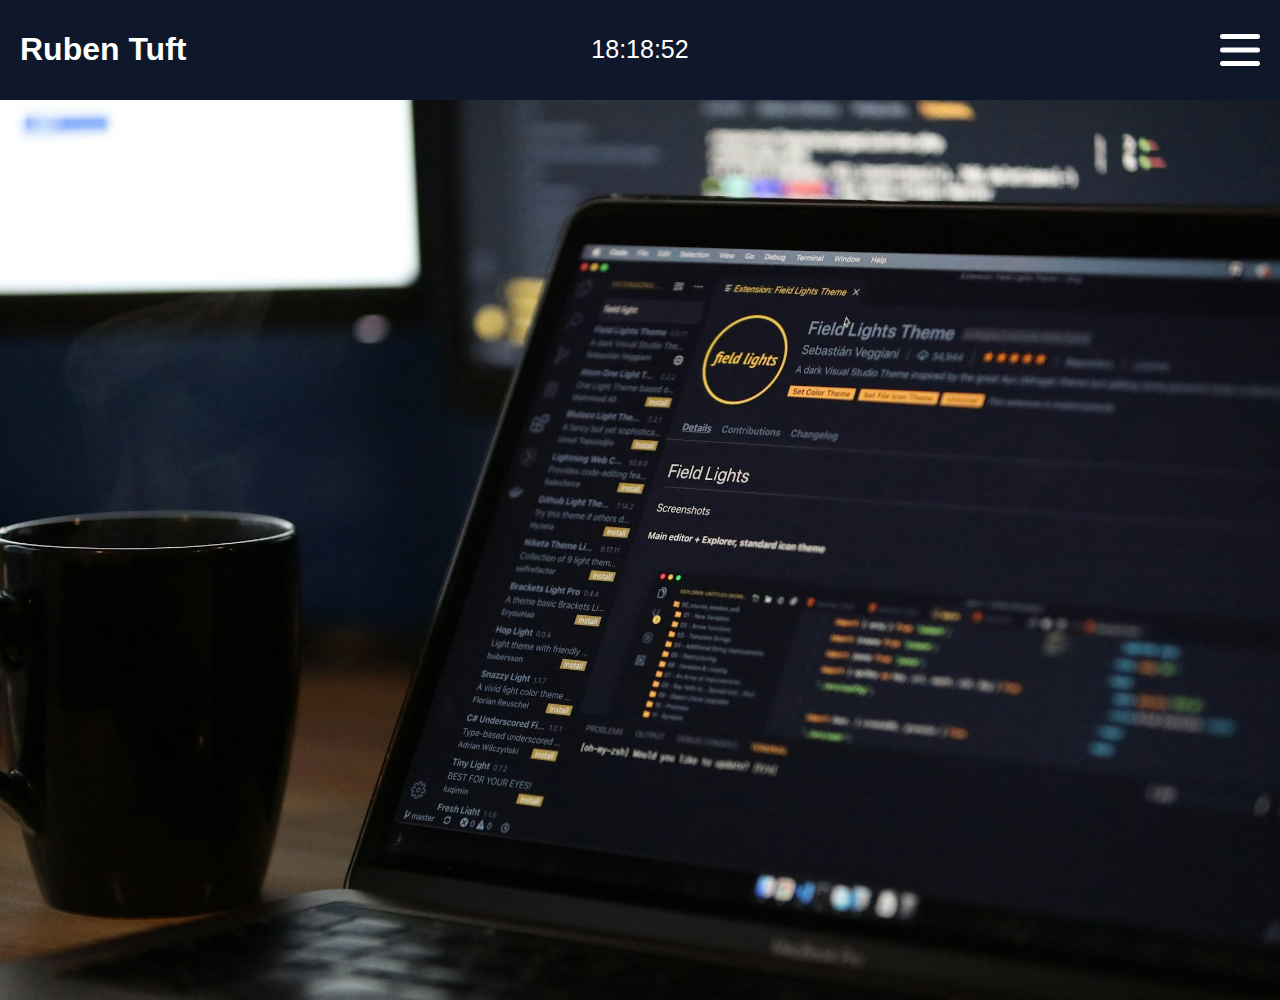
==== index.html @ 3bd0853b "clock added, and background image" ====
<!DOCTYPE html>
<html lang="en">
  <head>
    <meta charset="UTF-8" />
    <meta name="viewport" content="width=device-width, initial-scale=1.0" />
    <link rel="stylesheet" href="style.css" />
    <script src="main.js"></script>
    <title>Document</title>
  </head>
  <body>
    <header class="head">
      <h1>Ruben Tuft</h1>
      <div id="clock"></div>
      <div class="dropdown">
        <div class="hamburger" onclick="dropButton()">
          <div class="bar"></div>
          <div class="bar"></div>
          <div class="bar"></div>
        </div>
        <div id="myDropdown" class="dropdown-content">
          <a href="#home">Forside</a>
          <a href="#about">Mine prosjekter</a>
          <a href="#api">API seksjon</a>
          <a href="#contact">Kontakt meg</a>
        </div>
      </div>
    </header>
    <main></main>
  </body>
</html>
---- style.css ----
body {
  background-color: rgb(15, 23, 42);
  padding: 0;
  margin: 0;
}

/* Header */
.head {
  display: flex;
  justify-content: space-between;
  align-items: center;
  padding: 10px 20px;
  color: white;
  font-family: "Lucida Sans", "Lucida Sans Regular", "Lucida Grande",
    "Lucida Sans Unicode", Geneva, Verdana, sans-serif;
  position: relative;
}

/* Hamburger Menu */
.hamburger {
  display: flex;
  flex-direction: column;
  justify-content: space-between;
  width: 40px;
  height: 32px;
  position: relative;
  cursor: pointer;
  z-index: 2;
}

.bar {
  background-color: white;
  height: 5px;
  width: 100%;
  border-radius: 5px;
  position: absolute;
  transition: 0.4s; /* Smooth animation */
}

/* Dropdown Styles */
.dropdown {
  position: relative;
}

.dropdown-content {
  display: none;
  position: absolute;
  right: 0;
  background-color: #f1f1f1;
  min-width: 200px;
  box-shadow: 0px 8px 16px rgba(0, 0, 0, 0.2);
  z-index: 1;
  white-space: nowrap;
}

.dropdown-content a {
  color: black;
  padding: 12px 20px;
  display: block;
  text-decoration: none;
  font-size: 25px;
}

.dropdown-content a:hover {
  background-color: #ddd;
}

.show {
  display: block; /* Show dropdown */
}

/* Align bars correctly */
.bar:nth-child(1) {
  top: 0;
}

.bar:nth-child(2) {
  top: 50%;
  transform: translateY(-50%);
}

.bar:nth-child(3) {
  bottom: 0;
}

/* Hamburger Animation: Active State */
.hamburger.active .bar:nth-child(1) {
  transform: translateY(14px) rotate(45deg);
}

.hamburger.active .bar:nth-child(2) {
  opacity: 0;
}

.hamburger.active .bar:nth-child(3) {
  transform: translateY(-14px) rotate(-45deg);
}

#clock {
  position: absolute;
  left: 50%;
  transform: translate(-50%);
  font-size: 25px;
  color: white;
}

main {
  background-image: url(./images/laptop.jpg);
  background-size: cover;
  background-repeat: no-repeat;
  background-position: center;
  width: 100%;
  height: 100vh;
}
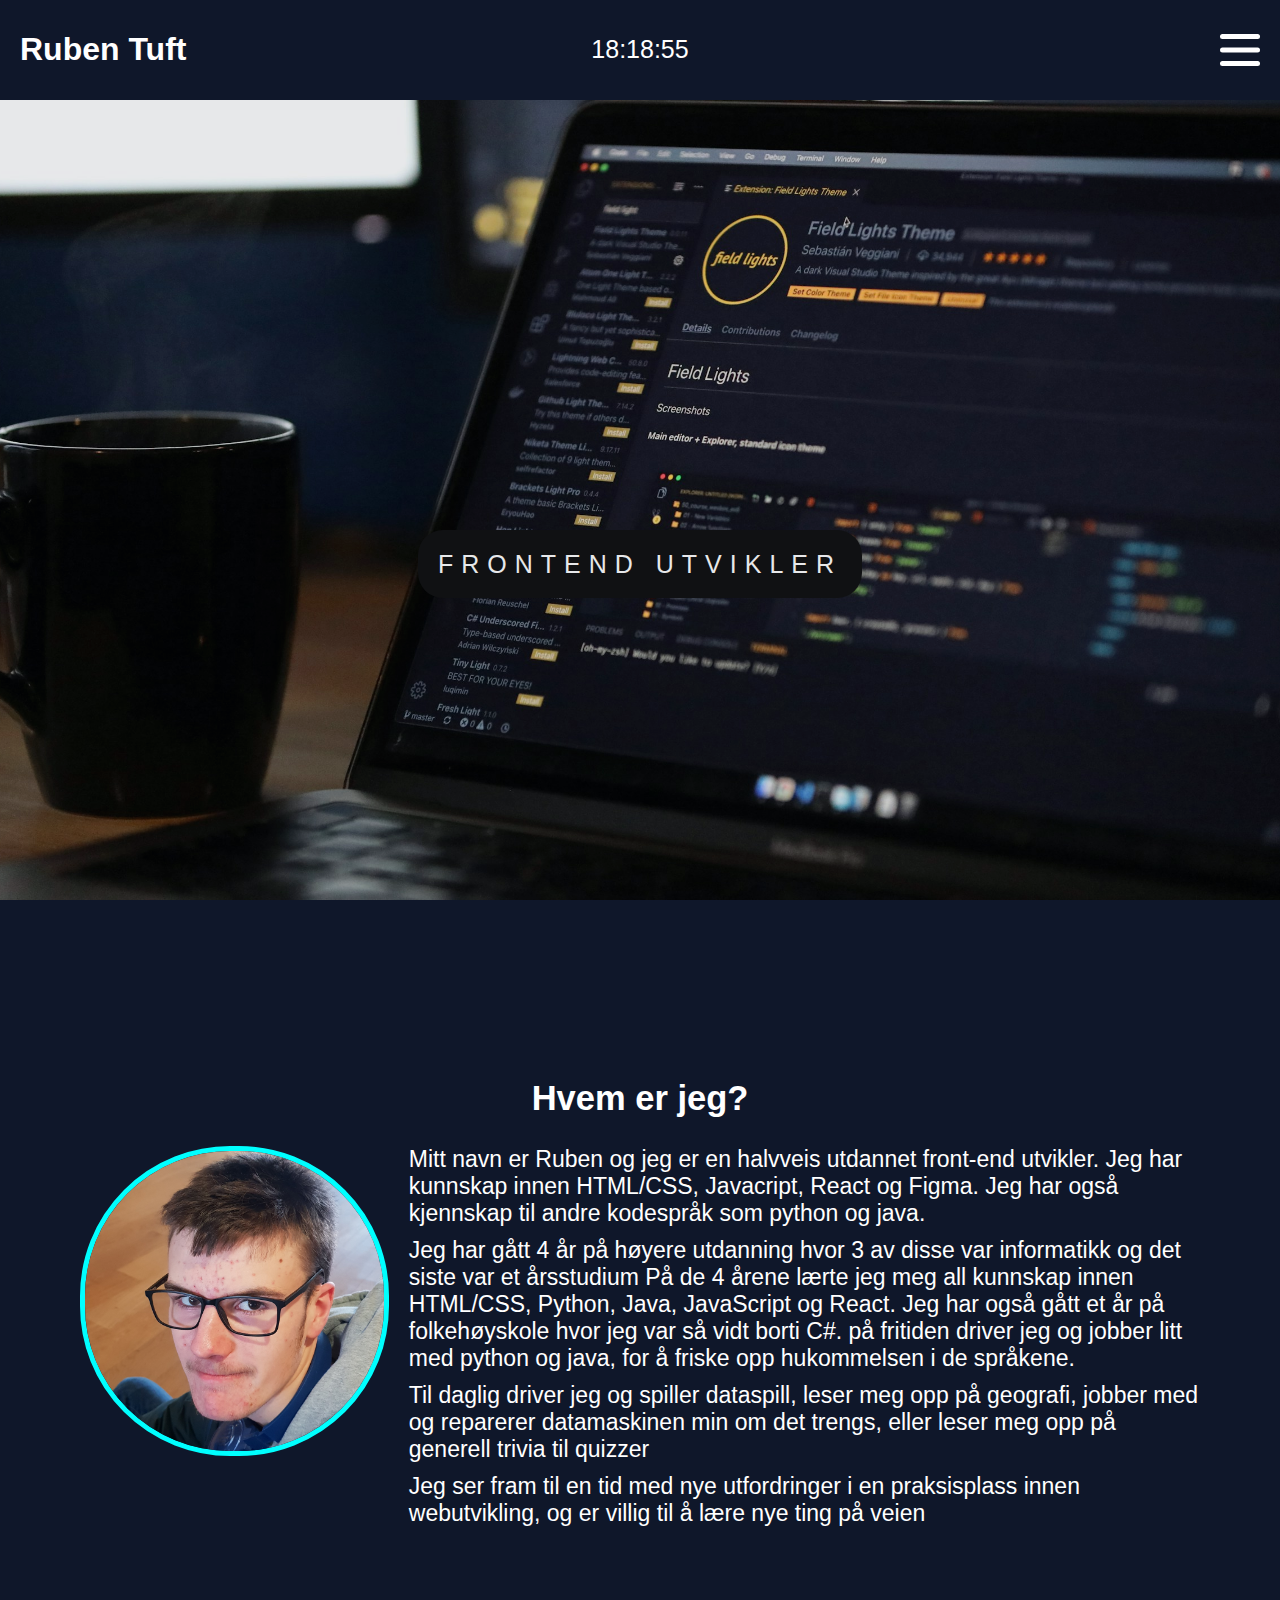
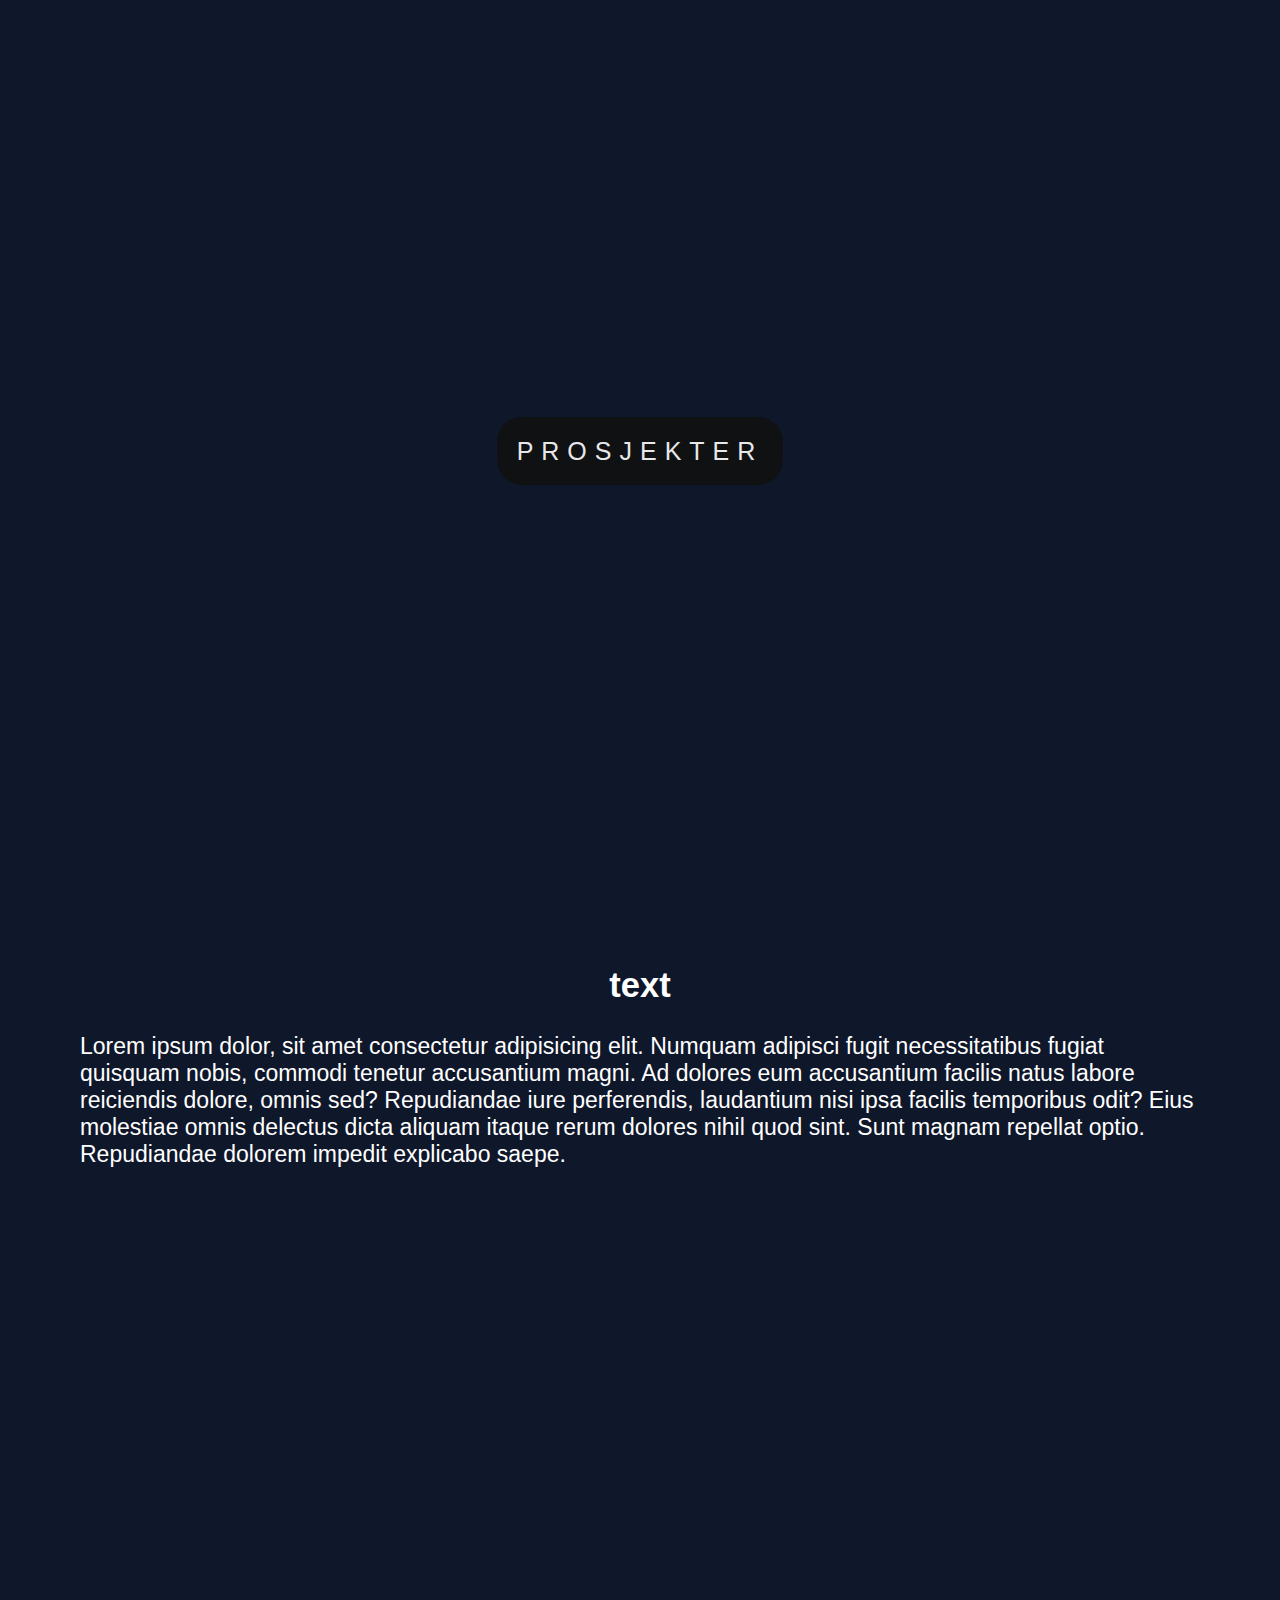
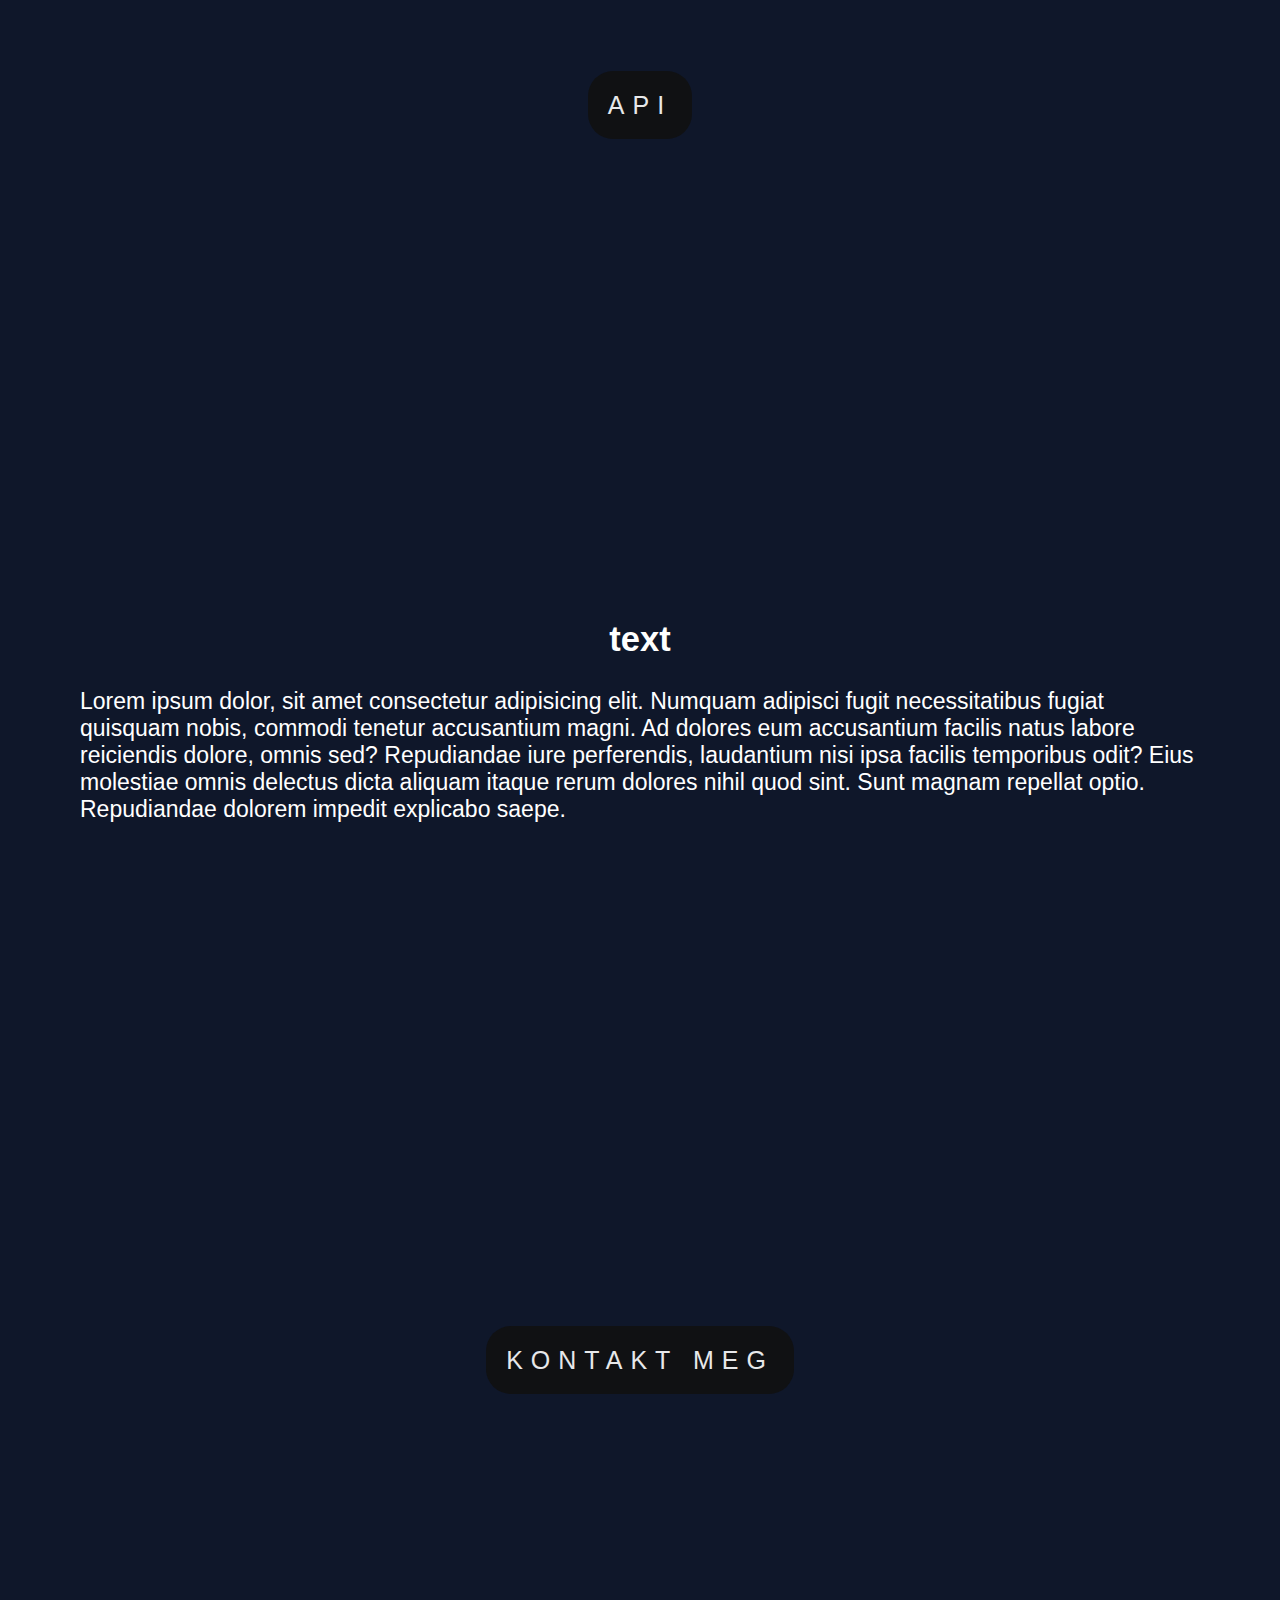
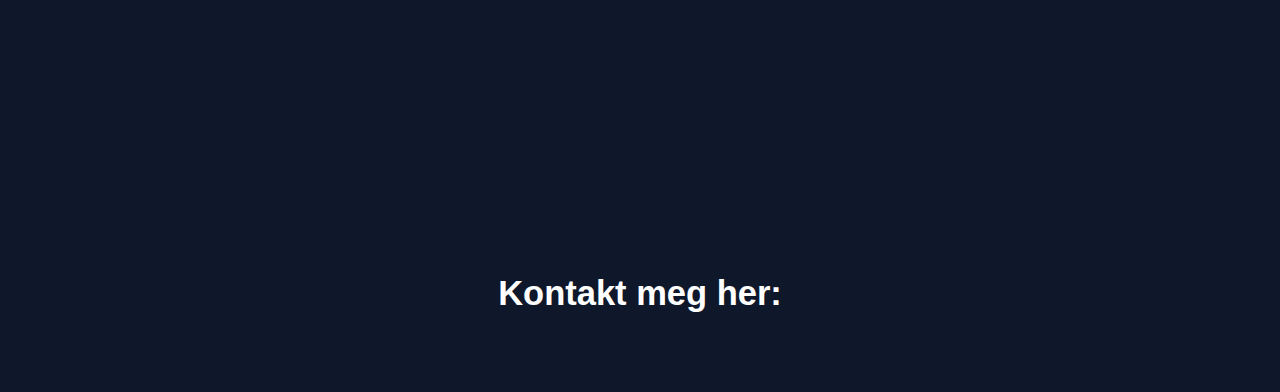
==== commit 40257636: "." ====
--- a/index.html
+++ b/index.html
@@ -4,7 +4,7 @@
     <meta charset="UTF-8" />
     <meta name="viewport" content="width=device-width, initial-scale=1.0" />
     <link rel="stylesheet" href="style.css" />
-    <script src="main.js"></script>
+    <script src="main.js" defer></script>
     <title>Document</title>
   </head>
   <body>
@@ -18,13 +18,113 @@
           <div class="bar"></div>
         </div>
         <div id="myDropdown" class="dropdown-content">
-          <a href="#home">Forside</a>
-          <a href="#about">Mine prosjekter</a>
+          <a href="#pitch">Litt om meg</a>
+          <a href="#projects">Mine prosjekter</a>
           <a href="#api">API seksjon</a>
           <a href="#contact">Kontakt meg</a>
         </div>
       </div>
     </header>
-    <main></main>
+    <main>
+      <div class="backgroundImage">
+        <div class="imageText">
+          <span class="border">Frontend utvikler</span>
+        </div>
+      </div>
+
+      <section class="sector" id="pitch">
+        <h2>Hvem er jeg?</h2>
+        <div class="sectorflex">
+          <img src="./images/pic.jpg" alt="me" />
+          <div class="text-content">
+            <p>
+              Mitt navn er Ruben og jeg er en halvveis utdannet front-end
+              utvikler. Jeg har kunnskap innen HTML/CSS, Javacript, React og
+              Figma. Jeg har også kjennskap til andre kodespråk som python og
+              java.
+            </p>
+
+            <p>
+              Jeg har gått 4 år på høyere utdanning hvor 3 av disse var
+              informatikk og det siste var et årsstudium På de 4 årene lærte jeg
+              meg all kunnskap innen HTML/CSS, Python, Java, JavaScript og
+              React. Jeg har også gått et år på folkehøyskole hvor jeg var så
+              vidt borti C#. på fritiden driver jeg og jobber litt med python og
+              java, for å friske opp hukommelsen i de språkene.
+            </p>
+
+            <p>
+              Til daglig driver jeg og spiller dataspill, leser meg opp på
+              geografi, jobber med og reparerer datamaskinen min om det trengs,
+              eller leser meg opp på generell trivia til quizzer
+            </p>
+
+            <p>
+              Jeg ser fram til en tid med nye utfordringer i en praksisplass
+              innen webutvikling, og er villig til å lære nye ting på veien
+            </p>
+          </div>
+        </div>
+      </section>
+
+      <div class="projectImage">
+        <div class="imageText">
+          <span class="border">prosjekter</span>
+        </div>
+      </div>
+
+      <section class="sector" id="projects">
+        <h2>text</h2>
+        <p>
+          Lorem ipsum dolor, sit amet consectetur adipisicing elit. Numquam
+          adipisci fugit necessitatibus fugiat quisquam nobis, commodi tenetur
+          accusantium magni. Ad dolores eum accusantium facilis natus labore
+          reiciendis dolore, omnis sed? Repudiandae iure perferendis, laudantium
+          nisi ipsa facilis temporibus odit? Eius molestiae omnis delectus dicta
+          aliquam itaque rerum dolores nihil quod sint. Sunt magnam repellat
+          optio. Repudiandae dolorem impedit explicabo saepe.
+        </p>
+      </section>
+
+      <div class="apiImage">
+        <div class="imageText">
+          <span class="border">API</span>
+        </div>
+      </div>
+
+      <section class="sector" id="api">
+        <h2>text</h2>
+        <p>
+          Lorem ipsum dolor, sit amet consectetur adipisicing elit. Numquam
+          adipisci fugit necessitatibus fugiat quisquam nobis, commodi tenetur
+          accusantium magni. Ad dolores eum accusantium facilis natus labore
+          reiciendis dolore, omnis sed? Repudiandae iure perferendis, laudantium
+          nisi ipsa facilis temporibus odit? Eius molestiae omnis delectus dicta
+          aliquam itaque rerum dolores nihil quod sint. Sunt magnam repellat
+          optio. Repudiandae dolorem impedit explicabo saepe.
+        </p>
+      </section>
+
+      <div class="contactImage">
+        <div class="imageText">
+          <span class="border">Kontakt meg</span>
+        </div>
+      </div>
+
+      <section class="sector" id="contact">
+        <h2>Kontakt meg her:</h2>
+      </section>
+    </main>
+    <button id="backToTop" class="back-to-top">
+      <svg
+        xmlns="http://www.w3.org/2000/svg"
+        width="24"
+        height="24"
+        fill="white"
+        viewBox="0 0 24 24">
+        <path
+          d="M12 2l-10 18h20l-10-18zm0 4.475l6.584 11.525h-13.168l6.584-11.525z" />
+      </svg>
+    </button>
   </body>
 </html>
--- a/style.css
+++ b/style.css
@@ -1,3 +1,8 @@
+:root {
+  --font-family: "Lucida Sans", "Lucida Sans Regular", "Lucida Grande",
+    "Lucida Sans Unicode", Geneva, Verdana, sans-serif;
+}
+
 body {
   background-color: rgb(15, 23, 42);
   padding: 0;
@@ -11,8 +16,7 @@
   align-items: center;
   padding: 10px 20px;
   color: white;
-  font-family: "Lucida Sans", "Lucida Sans Regular", "Lucida Grande",
-    "Lucida Sans Unicode", Geneva, Verdana, sans-serif;
+  font-family: var(--font-family);
   position: relative;
 }
 
@@ -104,11 +108,115 @@
   color: white;
 }
 
-main {
-  background-image: url(./images/laptop.jpg);
+.backgroundImage,
+.projectImage,
+.apiImage,
+.contactImage {
   background-size: cover;
   background-repeat: no-repeat;
   background-position: center;
   width: 100%;
   height: 100vh;
-}
+  opacity: 0.9;
+  background-attachment: fixed;
+}
+
+.backgroundImage {
+  background-image: url(./images/laptop.jpg);
+  max-height: 100%;
+}
+
+.projectImage {
+  background-image: url(./images/project.jpg);
+  max-height: 100%;
+}
+
+.apiImage {
+  background-image: url(./images/api.jpg);
+  max-height: 100%;
+}
+
+.contactImage {
+  background-image: url(./images/contact.jpg);
+}
+
+.imageText {
+  position: relative;
+  top: 50%;
+  width: 100%;
+  text-align: center;
+  color: #000;
+  font-size: 25px;
+  font-family: var(--font-family);
+  letter-spacing: 8px;
+  text-transform: uppercase;
+
+  .border {
+    background-color: #111;
+    color: white;
+    padding: 20px;
+    border-radius: 25px;
+  }
+}
+
+.sector {
+  padding: 50px 80px;
+  font-size: 23px;
+  color: white;
+  font-family: var(--font-family);
+}
+
+.sector h2 {
+  text-align: center;
+}
+
+.sectorflex {
+  display: flex;
+  align-items: flex-start; /* Align items to the top */
+}
+
+.sectorflex img {
+  width: 300px;
+  height: 300px;
+  border-radius: 150px;
+  border: 5px, solid, cyan;
+  margin-right: 20px; /* Space between image and text */
+}
+
+.sectorflex .text-content {
+  display: flex;
+  flex-direction: column; /* Stack paragraphs vertically */
+}
+
+.sectorflex .text-content p {
+  text-align: left;
+  margin: 0 0 10px 0; /* Optional spacing between paragraphs */
+}
+
+.back-to-top {
+  position: fixed;
+  bottom: 20px;
+  right: 20px;
+  width: 50px;
+  height: 50px;
+  background-color: rgba(0, 0, 0, 0.6);
+  color: white;
+  font-size: 20px;
+  border: none;
+  border-radius: 50%;
+  display: flex;
+  justify-content: center;
+  align-items: center;
+  cursor: pointer;
+  opacity: 0;
+  transition: opacity 0.3s ease, background-color 0.3s ease;
+  z-index: 1000;
+}
+
+.back-to-top:hover {
+  background-color: rgba(0, 0, 0, 0.8);
+}
+
+.back-to-top.show {
+  opacity: 1;
+}
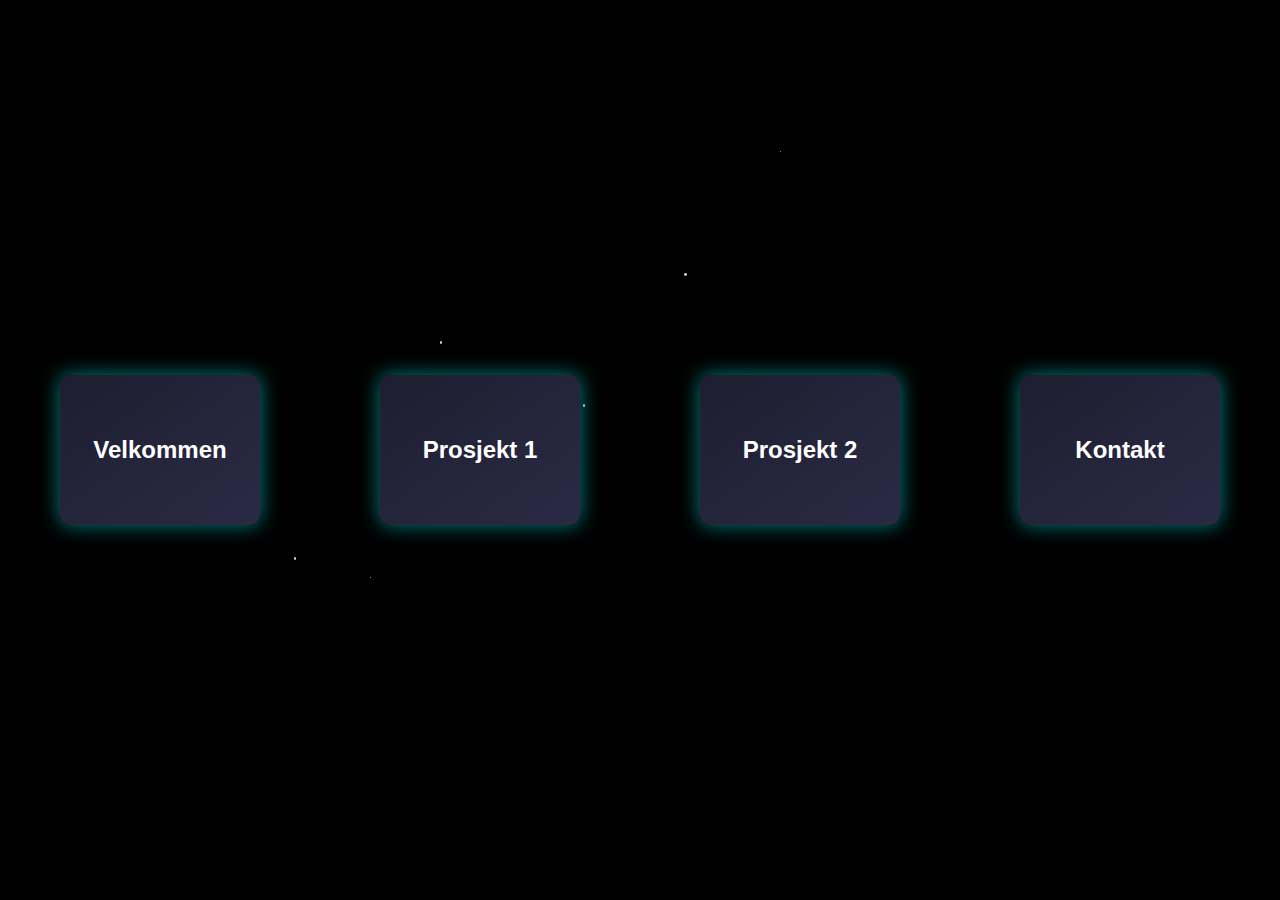
==== commit ea1e4c73: "space. that's it." ====
--- a/index.html
+++ b/index.html
@@ -3,128 +3,46 @@
   <head>
     <meta charset="UTF-8" />
     <meta name="viewport" content="width=device-width, initial-scale=1.0" />
+    <title>Min Portefølje - Romstasjon</title>
     <link rel="stylesheet" href="style.css" />
     <script src="main.js" defer></script>
-    <title>Document</title>
   </head>
   <body>
-    <header class="head">
-      <h1>Ruben Tuft</h1>
-      <div id="clock"></div>
-      <div class="dropdown">
-        <div class="hamburger" onclick="dropButton()">
-          <div class="bar"></div>
-          <div class="bar"></div>
-          <div class="bar"></div>
-        </div>
-        <div id="myDropdown" class="dropdown-content">
-          <a href="#pitch">Litt om meg</a>
-          <a href="#projects">Mine prosjekter</a>
-          <a href="#api">API seksjon</a>
-          <a href="#contact">Kontakt meg</a>
-        </div>
-      </div>
-    </header>
-    <main>
-      <div class="backgroundImage">
-        <div class="imageText">
-          <span class="border">Frontend utvikler</span>
+    <div class="space" id="space"></div>
+    <div class="station">
+      <div class="module" id="introModule">
+        <h2>Velkommen</h2>
+        <div class="expanded-content">
+          <p>
+            Jeg er en frontend-utvikler med lidenskap for å lage brukervennlige
+            nettsider.
+          </p>
         </div>
       </div>
 
-      <section class="sector" id="pitch">
-        <h2>Hvem er jeg?</h2>
-        <div class="sectorflex">
-          <img src="./images/pic.jpg" alt="me" />
-          <div class="text-content">
-            <p>
-              Mitt navn er Ruben og jeg er en halvveis utdannet front-end
-              utvikler. Jeg har kunnskap innen HTML/CSS, Javacript, React og
-              Figma. Jeg har også kjennskap til andre kodespråk som python og
-              java.
-            </p>
-
-            <p>
-              Jeg har gått 4 år på høyere utdanning hvor 3 av disse var
-              informatikk og det siste var et årsstudium På de 4 årene lærte jeg
-              meg all kunnskap innen HTML/CSS, Python, Java, JavaScript og
-              React. Jeg har også gått et år på folkehøyskole hvor jeg var så
-              vidt borti C#. på fritiden driver jeg og jobber litt med python og
-              java, for å friske opp hukommelsen i de språkene.
-            </p>
-
-            <p>
-              Til daglig driver jeg og spiller dataspill, leser meg opp på
-              geografi, jobber med og reparerer datamaskinen min om det trengs,
-              eller leser meg opp på generell trivia til quizzer
-            </p>
-
-            <p>
-              Jeg ser fram til en tid med nye utfordringer i en praksisplass
-              innen webutvikling, og er villig til å lære nye ting på veien
-            </p>
-          </div>
-        </div>
-      </section>
-
-      <div class="projectImage">
-        <div class="imageText">
-          <span class="border">prosjekter</span>
+      <div class="module" id="projectModule1">
+        <h2>Prosjekt 1</h2>
+        <div class="expanded-content">
+          <p>
+            Prosjekt 1: Et spennende webprosjekt som bruker React og
+            API-integrasjon.
+          </p>
         </div>
       </div>
 
-      <section class="sector" id="projects">
-        <h2>text</h2>
-        <p>
-          Lorem ipsum dolor, sit amet consectetur adipisicing elit. Numquam
-          adipisci fugit necessitatibus fugiat quisquam nobis, commodi tenetur
-          accusantium magni. Ad dolores eum accusantium facilis natus labore
-          reiciendis dolore, omnis sed? Repudiandae iure perferendis, laudantium
-          nisi ipsa facilis temporibus odit? Eius molestiae omnis delectus dicta
-          aliquam itaque rerum dolores nihil quod sint. Sunt magnam repellat
-          optio. Repudiandae dolorem impedit explicabo saepe.
-        </p>
-      </section>
-
-      <div class="apiImage">
-        <div class="imageText">
-          <span class="border">API</span>
+      <div class="module" id="projectModule2">
+        <h2>Prosjekt 2</h2>
+        <div class="expanded-content">
+          <p>Prosjekt 2: En interaktiv applikasjon for sanntidsdata.</p>
         </div>
       </div>
 
-      <section class="sector" id="api">
-        <h2>text</h2>
-        <p>
-          Lorem ipsum dolor, sit amet consectetur adipisicing elit. Numquam
-          adipisci fugit necessitatibus fugiat quisquam nobis, commodi tenetur
-          accusantium magni. Ad dolores eum accusantium facilis natus labore
-          reiciendis dolore, omnis sed? Repudiandae iure perferendis, laudantium
-          nisi ipsa facilis temporibus odit? Eius molestiae omnis delectus dicta
-          aliquam itaque rerum dolores nihil quod sint. Sunt magnam repellat
-          optio. Repudiandae dolorem impedit explicabo saepe.
-        </p>
-      </section>
-
-      <div class="contactImage">
-        <div class="imageText">
-          <span class="border">Kontakt meg</span>
+      <div class="module" id="contactModule">
+        <h2>Kontakt</h2>
+        <div class="expanded-content">
+          <p>Fyll ut kontaktskjemaet for å komme i kontakt!</p>
         </div>
       </div>
-
-      <section class="sector" id="contact">
-        <h2>Kontakt meg her:</h2>
-      </section>
-    </main>
-    <button id="backToTop" class="back-to-top">
-      <svg
-        xmlns="http://www.w3.org/2000/svg"
-        width="24"
-        height="24"
-        fill="white"
-        viewBox="0 0 24 24">
-        <path
-          d="M12 2l-10 18h20l-10-18zm0 4.475l6.584 11.525h-13.168l6.584-11.525z" />
-      </svg>
-    </button>
+    </div>
   </body>
 </html>
--- a/style.css
+++ b/style.css
@@ -1,222 +1,86 @@
-:root {
-  --font-family: "Lucida Sans", "Lucida Sans Regular", "Lucida Grande",
-    "Lucida Sans Unicode", Geneva, Verdana, sans-serif;
+/* Space background */
+body {
+  margin: 0;
+  overflow-x: hidden;
+  background: black;
+  height: 100vh;
 }
 
-body {
-  background-color: rgb(15, 23, 42);
-  padding: 0;
-  margin: 0;
+.space {
+  position: absolute;
+  top: 0;
+  left: 0;
+  width: 100%;
+  height: 100%;
+  overflow: hidden;
+  z-index: -1;
 }
 
-/* Header */
-.head {
+/* Stasjon og moduler */
+.station {
   display: flex;
-  justify-content: space-between;
+  justify-content: space-around;
   align-items: center;
-  padding: 10px 20px;
-  color: white;
-  font-family: var(--font-family);
-  position: relative;
+  height: 100vh;
 }
 
-/* Hamburger Menu */
-.hamburger {
+.module {
+  position: relative;
+  width: 200px;
+  height: 150px;
+  background: linear-gradient(145deg, #1e1e30, #2a2a45);
+  border-radius: 10px;
+  box-shadow: 0 0 20px rgba(0, 255, 255, 0.5), 0 15px 30px rgba(0, 0, 0, 0.3);
   display: flex;
   flex-direction: column;
-  justify-content: space-between;
-  width: 40px;
-  height: 32px;
-  position: relative;
+  justify-content: center;
+  align-items: center;
+  text-align: center;
+  color: white;
+  font-family: Arial, sans-serif;
   cursor: pointer;
-  z-index: 2;
+  transition: all 0.3s ease;
+  overflow: hidden; /* Hindrer innhold i å stikke utenfor før utvidelse */
 }
 
-.bar {
-  background-color: white;
-  height: 5px;
-  width: 100%;
-  border-radius: 5px;
-  position: absolute;
-  transition: 0.4s; /* Smooth animation */
+/* Hover-effekt */
+.module:hover {
+  box-shadow: 0 0 30px rgba(0, 255, 255, 0.8), 0 20px 40px rgba(0, 0, 0, 0.5);
 }
 
-/* Dropdown Styles */
-.dropdown {
-  position: relative;
+/* Utvidet tilstand */
+.module.expanded {
+  width: 300px;
+  height: 300px;
+  transition: all 0.3s ease;
 }
 
-.dropdown-content {
+/* Skjult innhold */
+.expanded-content {
   display: none;
-  position: absolute;
-  right: 0;
-  background-color: #f1f1f1;
-  min-width: 200px;
-  box-shadow: 0px 8px 16px rgba(0, 0, 0, 0.2);
-  z-index: 1;
-  white-space: nowrap;
+  padding: 10px;
+  text-align: center;
+  color: #0affff;
 }
 
-.dropdown-content a {
-  color: black;
-  padding: 12px 20px;
+/* Vis innhold når modulen er utvidet */
+.module.expanded .expanded-content {
   display: block;
-  text-decoration: none;
-  font-size: 25px;
 }
 
-.dropdown-content a:hover {
-  background-color: #ddd;
+/* Hover effect */
+.module:hover {
+  transform: translateY(-10px);
+  box-shadow: 0 0 30px rgba(0, 255, 255, 0.8);
 }
 
-.show {
-  display: block; /* Show dropdown */
-}
-
-/* Align bars correctly */
-.bar:nth-child(1) {
-  top: 0;
-}
-
-.bar:nth-child(2) {
-  top: 50%;
-  transform: translateY(-50%);
-}
-
-.bar:nth-child(3) {
-  bottom: 0;
-}
-
-/* Hamburger Animation: Active State */
-.hamburger.active .bar:nth-child(1) {
-  transform: translateY(14px) rotate(45deg);
-}
-
-.hamburger.active .bar:nth-child(2) {
-  opacity: 0;
-}
-
-.hamburger.active .bar:nth-child(3) {
-  transform: translateY(-14px) rotate(-45deg);
-}
-
-#clock {
-  position: absolute;
-  left: 50%;
-  transform: translate(-50%);
-  font-size: 25px;
-  color: white;
-}
-
-.backgroundImage,
-.projectImage,
-.apiImage,
-.contactImage {
-  background-size: cover;
-  background-repeat: no-repeat;
-  background-position: center;
-  width: 100%;
-  height: 100vh;
-  opacity: 0.9;
-  background-attachment: fixed;
-}
-
-.backgroundImage {
-  background-image: url(./images/laptop.jpg);
-  max-height: 100%;
-}
-
-.projectImage {
-  background-image: url(./images/project.jpg);
-  max-height: 100%;
-}
-
-.apiImage {
-  background-image: url(./images/api.jpg);
-  max-height: 100%;
-}
-
-.contactImage {
-  background-image: url(./images/contact.jpg);
-}
-
-.imageText {
-  position: relative;
-  top: 50%;
-  width: 100%;
-  text-align: center;
-  color: #000;
-  font-size: 25px;
-  font-family: var(--font-family);
-  letter-spacing: 8px;
-  text-transform: uppercase;
-
-  .border {
-    background-color: #111;
-    color: white;
-    padding: 20px;
-    border-radius: 25px;
+/* Floating animation */
+@keyframes float {
+  0%,
+  100% {
+    transform: translateY(-10px);
+  }
+  50% {
+    transform: translateY(10px);
   }
 }
-
-.sector {
-  padding: 50px 80px;
-  font-size: 23px;
-  color: white;
-  font-family: var(--font-family);
-}
-
-.sector h2 {
-  text-align: center;
-}
-
-.sectorflex {
-  display: flex;
-  align-items: flex-start; /* Align items to the top */
-}
-
-.sectorflex img {
-  width: 300px;
-  height: 300px;
-  border-radius: 150px;
-  border: 5px, solid, cyan;
-  margin-right: 20px; /* Space between image and text */
-}
-
-.sectorflex .text-content {
-  display: flex;
-  flex-direction: column; /* Stack paragraphs vertically */
-}
-
-.sectorflex .text-content p {
-  text-align: left;
-  margin: 0 0 10px 0; /* Optional spacing between paragraphs */
-}
-
-.back-to-top {
-  position: fixed;
-  bottom: 20px;
-  right: 20px;
-  width: 50px;
-  height: 50px;
-  background-color: rgba(0, 0, 0, 0.6);
-  color: white;
-  font-size: 20px;
-  border: none;
-  border-radius: 50%;
-  display: flex;
-  justify-content: center;
-  align-items: center;
-  cursor: pointer;
-  opacity: 0;
-  transition: opacity 0.3s ease, background-color 0.3s ease;
-  z-index: 1000;
-}
-
-.back-to-top:hover {
-  background-color: rgba(0, 0, 0, 0.8);
-}
-
-.back-to-top.show {
-  opacity: 1;
-}
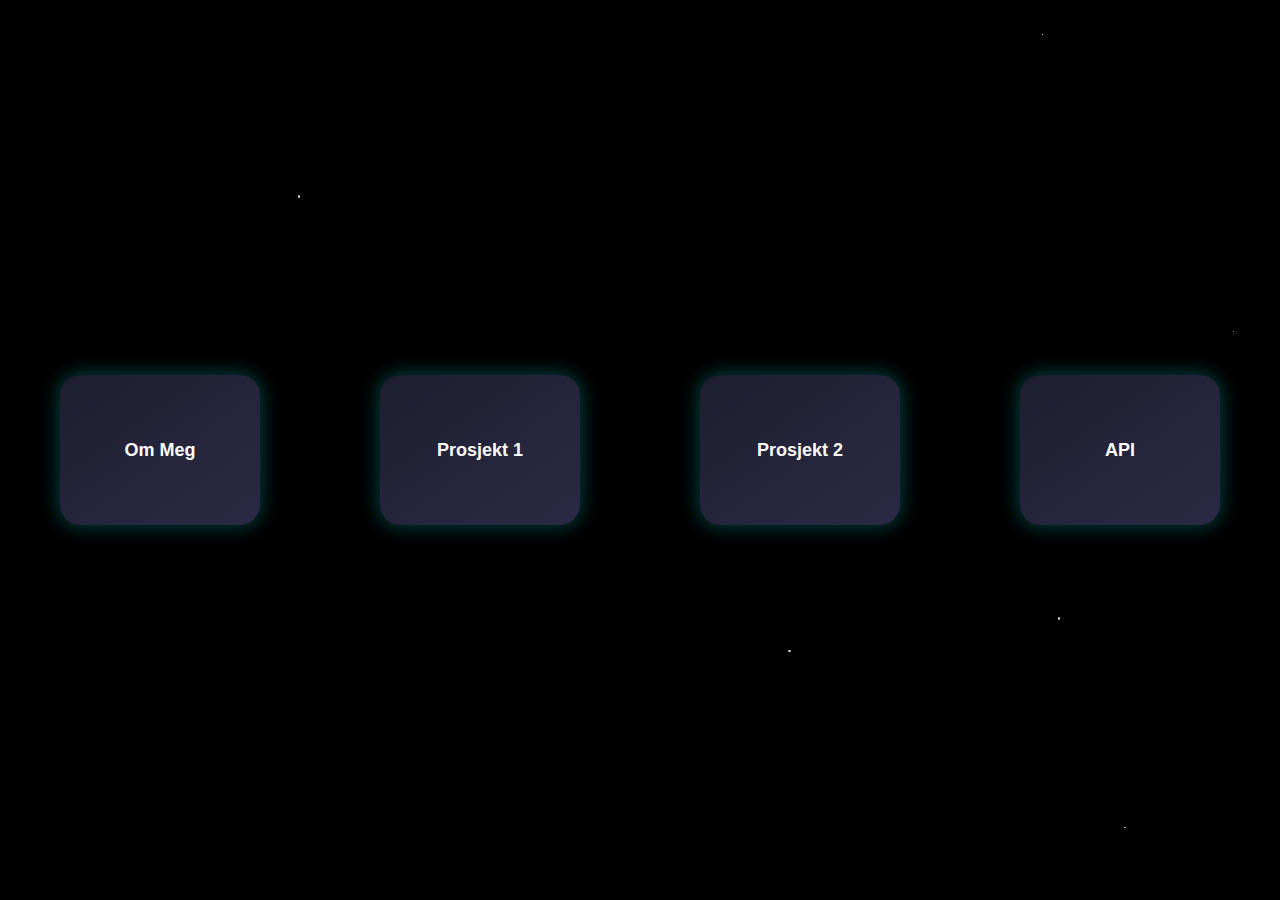
==== commit e22766a0: "workin." ====
--- a/index.html
+++ b/index.html
@@ -10,38 +10,17 @@
   <body>
     <div class="space" id="space"></div>
     <div class="station">
-      <div class="module" id="introModule">
-        <h2>Velkommen</h2>
-        <div class="expanded-content">
-          <p>
-            Jeg er en frontend-utvikler med lidenskap for å lage brukervennlige
-            nettsider.
-          </p>
-        </div>
-      </div>
+      <div class="module" id="module1">Om Meg</div>
+      <div class="module" id="module2">Prosjekt 1</div>
+      <div class="module" id="module3">Prosjekt 2</div>
+      <div class="module" id="module4">API</div>
+    </div>
 
-      <div class="module" id="projectModule1">
-        <h2>Prosjekt 1</h2>
-        <div class="expanded-content">
-          <p>
-            Prosjekt 1: Et spennende webprosjekt som bruker React og
-            API-integrasjon.
-          </p>
-        </div>
-      </div>
-
-      <div class="module" id="projectModule2">
-        <h2>Prosjekt 2</h2>
-        <div class="expanded-content">
-          <p>Prosjekt 2: En interaktiv applikasjon for sanntidsdata.</p>
-        </div>
-      </div>
-
-      <div class="module" id="contactModule">
-        <h2>Kontakt</h2>
-        <div class="expanded-content">
-          <p>Fyll ut kontaktskjemaet for å komme i kontakt!</p>
-        </div>
+    <!-- Modal -->
+    <div id="modal" class="modal">
+      <div class="modal-content">
+        <span class="close">&times;</span>
+        <div id="modal-body"></div>
       </div>
     </div>
   </body>
--- a/style.css
+++ b/style.css
@@ -1,6 +1,6 @@
-/* Space background */
 body {
   margin: 0;
+  font-family: "Roboto", sans-serif;
   overflow-x: hidden;
   background: black;
   height: 100vh;
@@ -16,7 +16,6 @@
   z-index: -1;
 }
 
-/* Stasjon og moduler */
 .station {
   display: flex;
   justify-content: space-around;
@@ -29,58 +28,89 @@
   width: 200px;
   height: 150px;
   background: linear-gradient(145deg, #1e1e30, #2a2a45);
-  border-radius: 10px;
+  border-radius: 20px;
+  box-shadow: 0 0 20px rgba(0, 255, 255, 0.3), 0 15px 30px rgba(0, 0, 0, 0.5);
+  display: flex;
+  justify-content: center;
+  align-items: center;
+  text-align: center;
+  color: white;
+  font-family: Arial, sans-serif;
+  font-size: 18px;
+  font-weight: bold;
+  cursor: pointer;
+  transition: all 0.4s ease;
+  overflow: hidden;
+}
+
+.module:hover {
+  background: linear-gradient(145deg, #2a2a45, #3a3a5b);
+  transform: translateY(-10px);
+  box-shadow: 0 0 40px rgba(0, 255, 255, 0.5), 0 30px 60px rgba(0, 0, 0, 0.5);
+}
+
+.module {
+  animation: float 5s infinite ease-in-out;
+}
+
+.modal {
+  display: none;
+  position: fixed;
+  top: 0;
+  left: 0;
+  width: 100%;
+  height: 100%;
+  background: rgba(0, 0, 0, 0.8);
+  z-index: 1000;
+}
+
+.modal-content {
+  position: absolute;
+  top: 50%;
+  left: 50%;
+  transform: translate(-50%, -50%);
+  width: 80%;
+  max-width: 800px;
+  max-height: 80%;
+  overflow-y: auto;
+  background: linear-gradient(145deg, #2a2a45, #3a3a5b);
+  padding: 20px;
+  border-radius: 20px;
   box-shadow: 0 0 20px rgba(0, 255, 255, 0.5), 0 15px 30px rgba(0, 0, 0, 0.3);
+  color: white;
+  transition: all 0.4s ease;
+
   display: flex;
   flex-direction: column;
   justify-content: center;
   align-items: center;
   text-align: center;
-  color: white;
-  font-family: Arial, sans-serif;
-  cursor: pointer;
-  transition: all 0.3s ease;
-  overflow: hidden; /* Hindrer innhold i å stikke utenfor før utvidelse */
 }
 
-/* Hover-effekt */
-.module:hover {
-  box-shadow: 0 0 30px rgba(0, 255, 255, 0.8), 0 20px 40px rgba(0, 0, 0, 0.5);
+.modal-content:hover {
+  box-shadow: 0 0 40px rgba(0, 0, 0, 0.8), 0 30px 60px rgba(0, 0, 0, 0.5);
 }
 
-/* Utvidet tilstand */
-.module.expanded {
-  width: 300px;
-  height: 300px;
-  transition: all 0.3s ease;
+.close {
+  position: absolute;
+  top: 10px;
+  right: 20px;
+  font-size: 25px;
+  color: white;
+  cursor: pointer;
 }
 
-/* Skjult innhold */
-.expanded-content {
-  display: none;
-  padding: 10px;
-  text-align: center;
-  color: #0affff;
+.close:hover {
+  transform: scale(1.2);
+  color: cyan;
 }
 
-/* Vis innhold når modulen er utvidet */
-.module.expanded .expanded-content {
-  display: block;
-}
-
-/* Hover effect */
-.module:hover {
-  transform: translateY(-10px);
-  box-shadow: 0 0 30px rgba(0, 255, 255, 0.8);
-}
-
-/* Floating animation */
 @keyframes float {
   0%,
   100% {
+    transform: translateY(0);
+  }
+  50% {
     transform: translateY(-10px);
   }
-  50% {
-    transform: translateY(10px);
-  }
 }
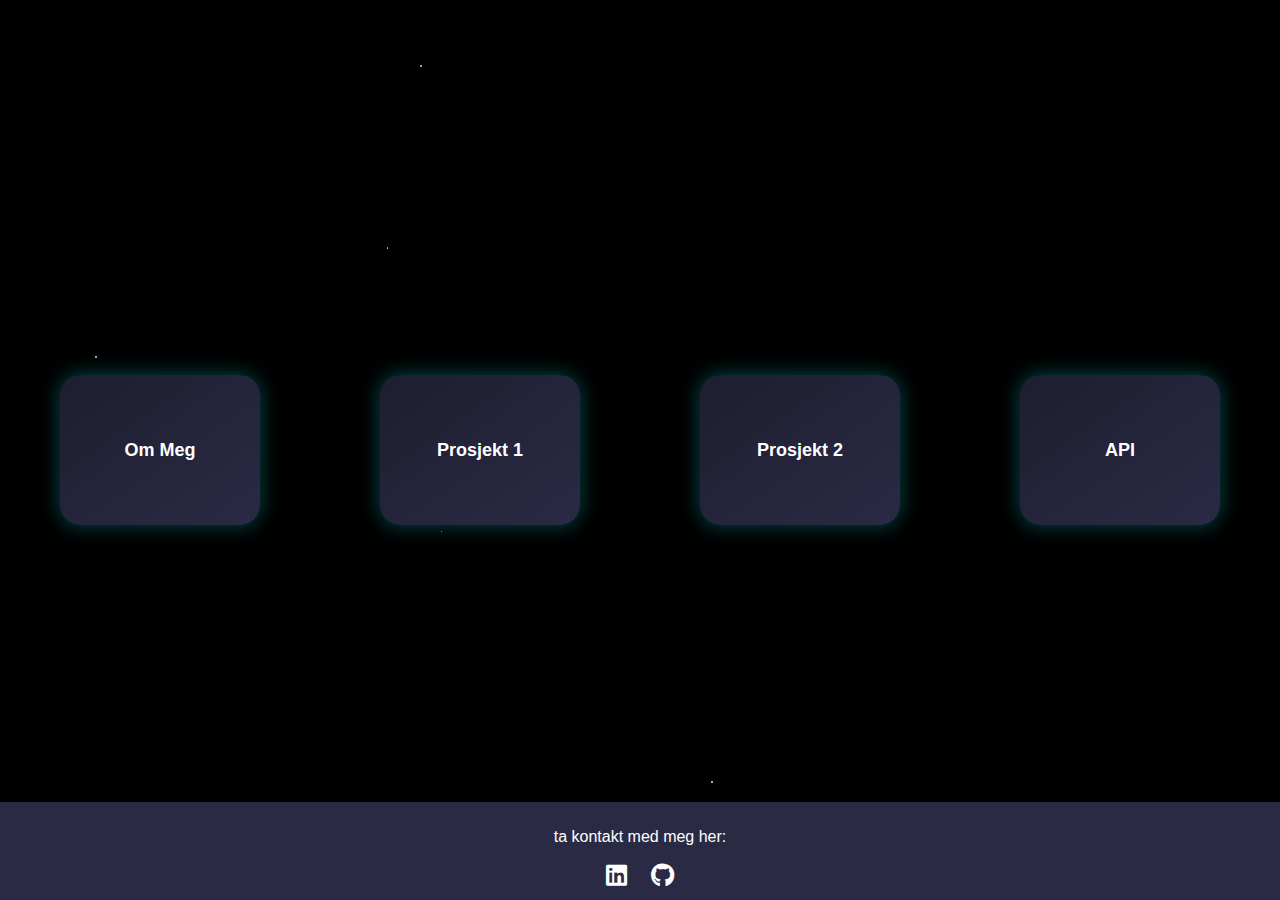
==== commit 9412c392: "api, fontawesome and favicon added" ====
--- a/index.html
+++ b/index.html
@@ -2,9 +2,14 @@
 <html lang="en">
   <head>
     <meta charset="UTF-8" />
+    <link rel="shortcut icon" href="./images/rocket.png" type="image/x-icon" />
     <meta name="viewport" content="width=device-width, initial-scale=1.0" />
-    <title>Min Portefølje - Romstasjon</title>
+    <title>Portfolio</title>
     <link rel="stylesheet" href="style.css" />
+    <link
+      href="https://cdnjs.cloudflare.com/ajax/libs/font-awesome/6.0.0-beta3/css/all.min.css"
+      rel="stylesheet"
+    />
     <script src="main.js" defer></script>
   </head>
   <body>
@@ -23,5 +28,15 @@
         <div id="modal-body"></div>
       </div>
     </div>
+
+    <footer class="footer">
+      <p>ta kontakt med meg her:</p>
+      <a href="https://linkedin.com" target="_blank" class="icon">
+        <i class="fab fa-linkedin"></i>
+      </a>
+      <a href="https://github.com" target="_blank" class="icon">
+        <i class="fab fa-github"></i>
+      </a>
+    </footer>
   </body>
 </html>
--- a/style.css
+++ b/style.css
@@ -105,6 +105,34 @@
   color: cyan;
 }
 
+.footer {
+  position: fixed;
+  bottom: 0;
+  left: 0;
+  width: 100%;
+  background: #2a2a45;
+  color: white;
+  text-align: center;
+  padding: 10px 0;
+  font-size: 16px;
+}
+
+.footer a {
+  color: white;
+  text-decoration: none;
+  margin: 0 10px;
+}
+
+.footer a:hover {
+  color: cyan;
+}
+
+.icon {
+  font-size: 24px;
+  margin: 0 5px;
+  display: inline-block;
+}
+
 @keyframes float {
   0%,
   100% {
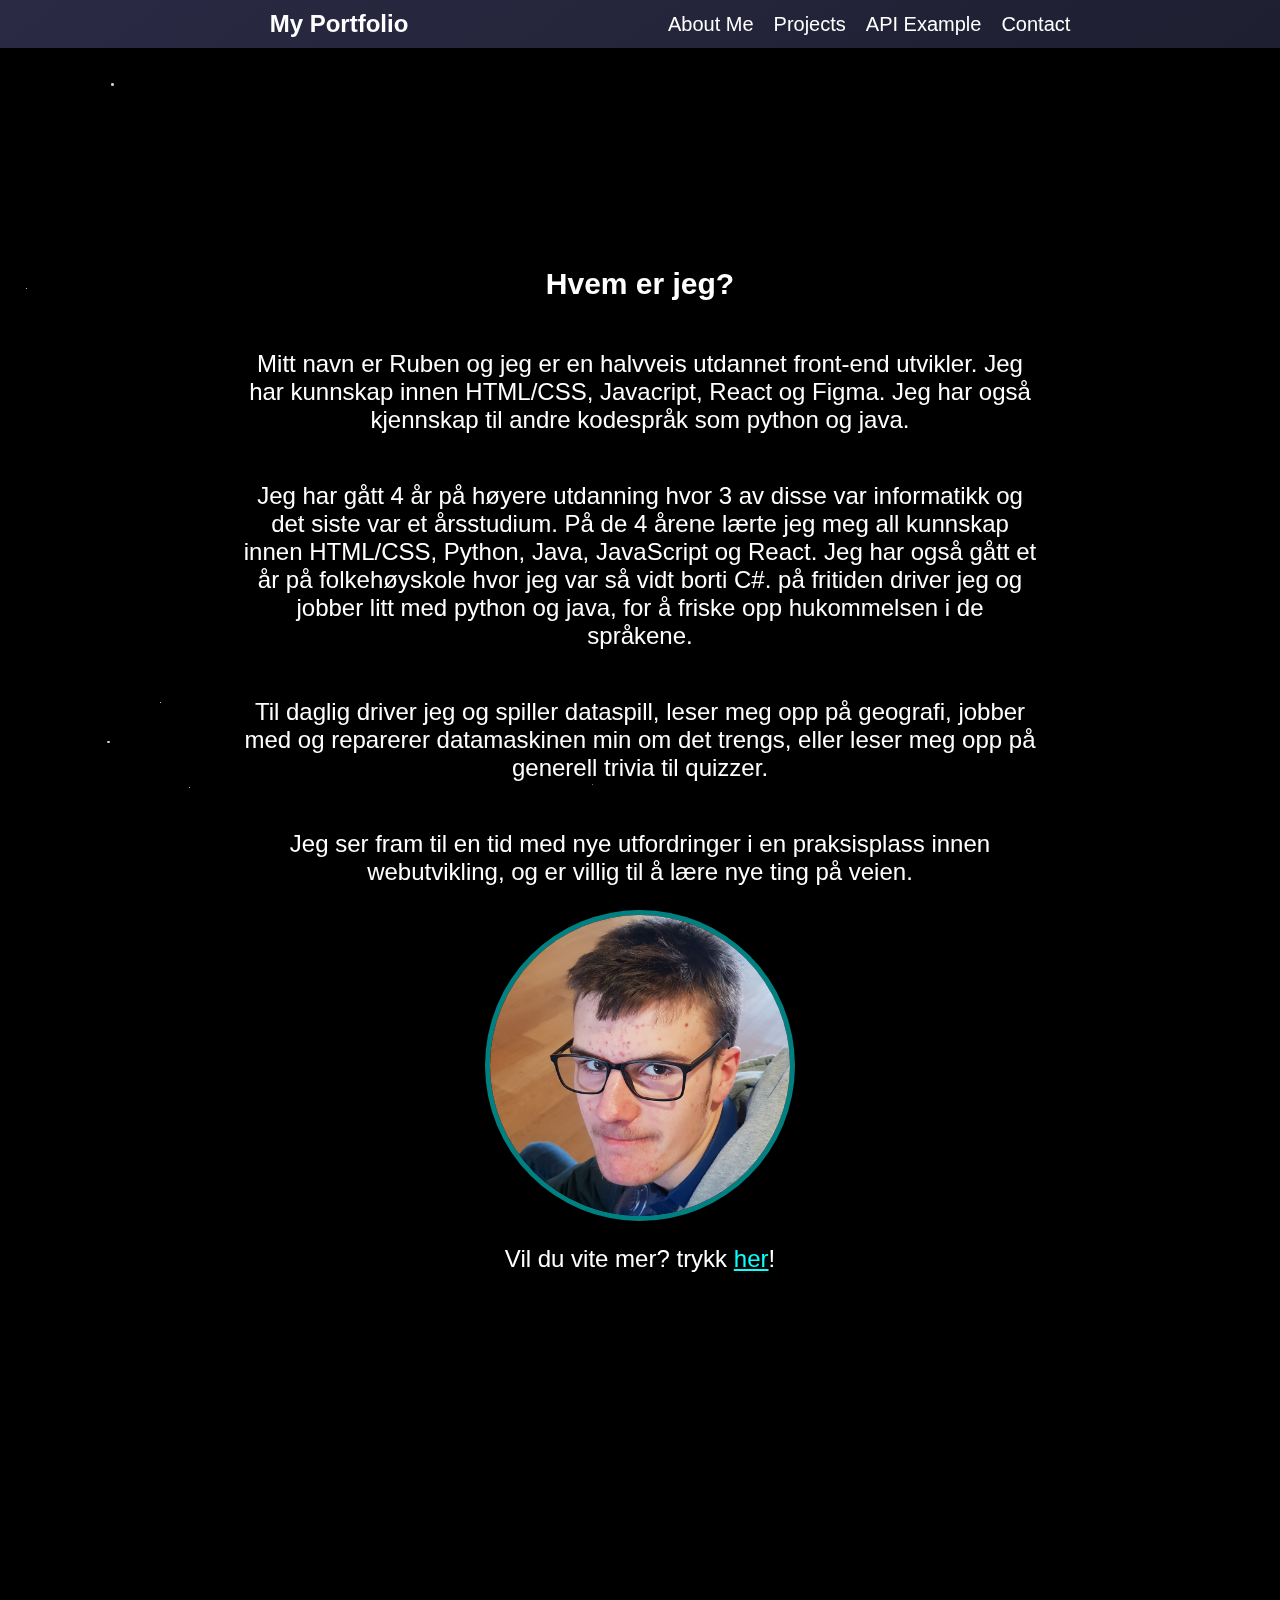
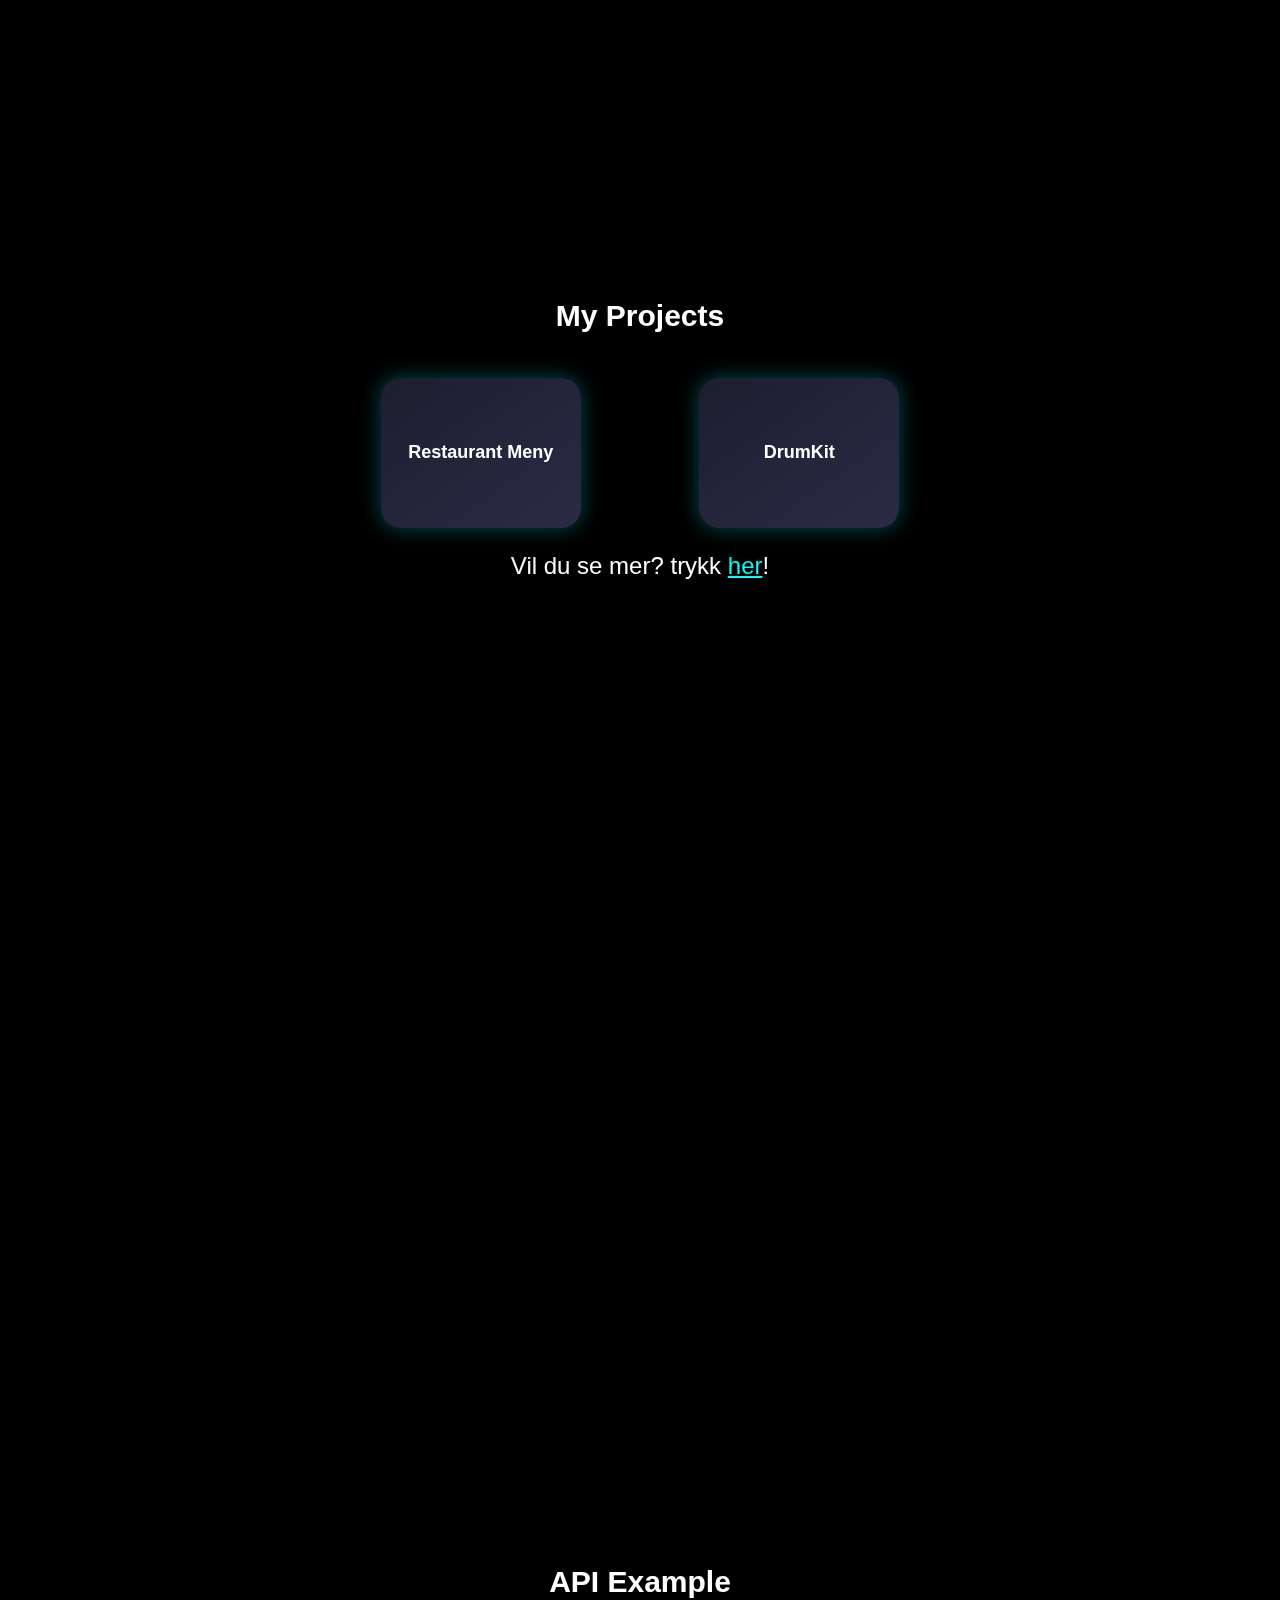
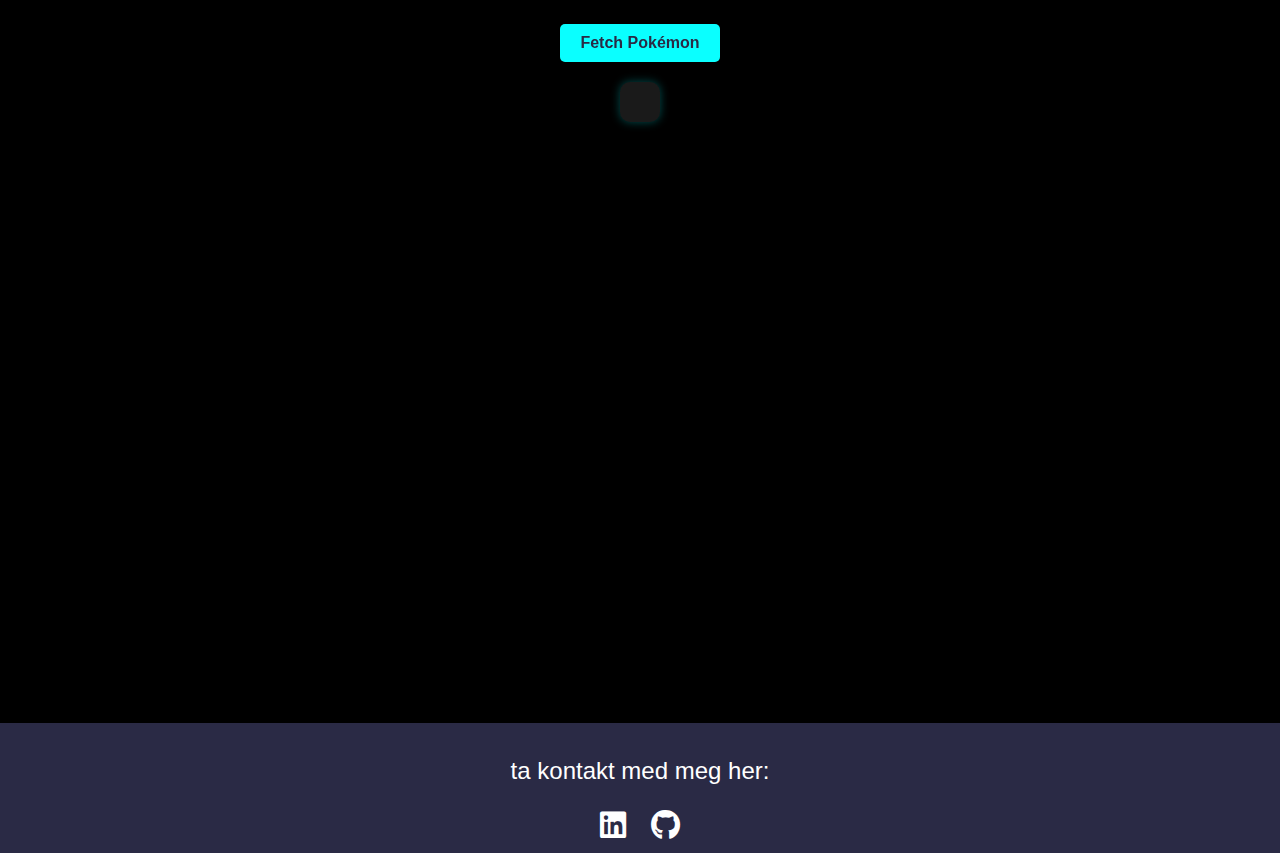
==== commit 568bf6c7: "projects added" ====
--- a/index.html
+++ b/index.html
@@ -3,25 +3,92 @@
   <head>
     <meta charset="UTF-8" />
     <link rel="shortcut icon" href="./images/rocket.png" type="image/x-icon" />
+    <link
+      href="https://cdnjs.cloudflare.com/ajax/libs/font-awesome/6.0.0-beta3/css/all.min.css"
+      rel="stylesheet" />
     <meta name="viewport" content="width=device-width, initial-scale=1.0" />
     <title>Portfolio</title>
     <link rel="stylesheet" href="style.css" />
-    <link
-      href="https://cdnjs.cloudflare.com/ajax/libs/font-awesome/6.0.0-beta3/css/all.min.css"
-      rel="stylesheet"
-    />
-    <script src="main.js" defer></script>
+    <script defer src="main.js" defer></script>
   </head>
   <body>
+    <!-- Starry Background -->
     <div class="space" id="space"></div>
-    <div class="station">
-      <div class="module" id="module1">Om Meg</div>
-      <div class="module" id="module2">Prosjekt 1</div>
-      <div class="module" id="module3">Prosjekt 2</div>
-      <div class="module" id="module4">API</div>
-    </div>
 
-    <!-- Modal -->
+    <header class="header">
+      <div class="logo">My Portfolio</div>
+      <nav class="nav">
+        <ul>
+          <li><a href="#about-me">About Me</a></li>
+          <li><a href="#projects">Projects</a></li>
+          <li><a href="#api-demo">API Example</a></li>
+          <li><a href="#contact">Contact</a></li>
+        </ul>
+      </nav>
+    </header>
+
+    <!-- About Me Section -->
+    <section id="about-me" class="section">
+      <h2>Hvem er jeg?</h2>
+      <p>
+        Mitt navn er Ruben og jeg er en halvveis utdannet front-end utvikler.
+        Jeg har kunnskap innen HTML/CSS, Javacript, React og Figma. Jeg har også
+        kjennskap til andre kodespråk som python og java.
+      </p>
+      <p>
+        Jeg har gått 4 år på høyere utdanning hvor 3 av disse var informatikk og
+        det siste var et årsstudium. På de 4 årene lærte jeg meg all kunnskap
+        innen HTML/CSS, Python, Java, JavaScript og React. Jeg har også gått et
+        år på folkehøyskole hvor jeg var så vidt borti C#. på fritiden driver
+        jeg og jobber litt med python og java, for å friske opp hukommelsen i de
+        språkene.
+      </p>
+      <p>
+        Til daglig driver jeg og spiller dataspill, leser meg opp på geografi,
+        jobber med og reparerer datamaskinen min om det trengs, eller leser meg
+        opp på generell trivia til quizzer.
+      </p>
+      <p>
+        Jeg ser fram til en tid med nye utfordringer i en praksisplass innen
+        webutvikling, og er villig til å lære nye ting på veien.
+      </p>
+      <img
+        src="./images/pic.jpg"
+        alt="me"
+        style="
+          justify-content: center;
+          border-radius: 100%;
+          border: solid 5px rgba(0, 255, 255, 0.5);
+        " />
+      <p>
+        Vil du vite mer? trykk
+        <a href="https://example.com" target="_blank" style="color: #0affff"
+          >her</a
+        >!
+      </p>
+    </section>
+
+    <!-- Projects Section -->
+    <section id="projects" class="section">
+      <h2>My Projects</h2>
+      <div class="projects-container">
+        <div class="project module" id="project1">Restaurant Meny</div>
+        <div class="project module" id="project2">DrumKit</div>
+      </div>
+      <p>
+        Vil du se mer? trykk
+        <a href="https://example.com" target="_blank" style="color: #0affff"
+          >her</a
+        >!
+      </p>
+    </section>
+
+    <section id="api-demo" class="section">
+      <h2>API Example</h2>
+      <button id="fetch-pokemon">Fetch Pokémon</button>
+      <div id="pokemon-display"></div>
+    </section>
+
     <div id="modal" class="modal">
       <div class="modal-content">
         <span class="close">&times;</span>
@@ -29,7 +96,8 @@
       </div>
     </div>
 
-    <footer class="footer">
+    <!-- Footer -->
+    <footer id="contact" class="footer">
       <p>ta kontakt med meg her:</p>
       <a href="https://linkedin.com" target="_blank" class="icon">
         <i class="fab fa-linkedin"></i>
--- a/style.css
+++ b/style.css
@@ -1,28 +1,100 @@
+/* General Styles */
 body {
   margin: 0;
   font-family: "Roboto", sans-serif;
   overflow-x: hidden;
   background: black;
-  height: 100vh;
-}
-
+  height: 100%;
+  overflow-y: scroll; /* Enable scrolling */
+}
+
+h2 {
+  font-size: 30px;
+}
+
+p {
+  font-size: 24px;
+}
+
+/* Starry Background */
 .space {
-  position: absolute;
+  position: fixed;
   top: 0;
   left: 0;
   width: 100%;
   height: 100%;
+  z-index: -1;
+  pointer-events: none;
   overflow: hidden;
-  z-index: -1;
-}
-
-.station {
+}
+
+.header {
+  position: fixed; /* Always visible */
+  top: 0;
+  left: 0;
+  width: 100%;
+  background: linear-gradient(145deg, #2a2a45, #1e1e30);
+  color: white;
+  padding: 10px 30px;
+  display: flex;
+  justify-content: space-evenly;
+  align-items: center;
+  z-index: 1000; /* Ensures it's on top */
+  box-shadow: 0 2px 10px rgba(0, 0, 0, 0.5);
+}
+
+.logo {
+  font-size: 24px;
+  font-weight: bold;
+  margin-right: 20px;
+  white-space: nowrap;
+}
+
+.nav ul {
+  list-style: none;
+  display: flex;
+  gap: 20px;
+  margin: 0;
+  padding: 0;
+}
+
+.nav a {
+  text-decoration: none;
+  color: white;
+  font-size: 20px;
+  transition: color 0.3s ease;
+}
+
+.nav a:hover {
+  color: cyan; /* Highlight links on hover */
+}
+
+/* Sections */
+.section {
+  min-height: 100vh;
+  display: flex;
+  flex-direction: column;
+  justify-content: center;
+  align-items: center;
+  color: white;
+  text-align: center;
+  padding: 50px;
+  margin: 15%;
+}
+
+#projects {
+  position: relative;
+  background: transparent; /* Keep stars visible */
+}
+
+.projects-container {
   display: flex;
   justify-content: space-around;
-  align-items: center;
-  height: 100vh;
-}
-
+  width: 80%;
+  margin-top: 20px;
+}
+
+/* Projects (Hover in Space Effect) */
 .module {
   position: relative;
   width: 200px;
@@ -41,6 +113,7 @@
   cursor: pointer;
   transition: all 0.4s ease;
   overflow: hidden;
+  animation: float 5s infinite ease-in-out;
 }
 
 .module:hover {
@@ -49,8 +122,45 @@
   box-shadow: 0 0 40px rgba(0, 255, 255, 0.5), 0 30px 60px rgba(0, 0, 0, 0.5);
 }
 
-.module {
-  animation: float 5s infinite ease-in-out;
+/* Footer */
+.footer {
+  position: relative;
+  bottom: 0;
+  left: 0;
+  width: 100%;
+  background: #2a2a45;
+  color: white;
+  text-align: center;
+  padding: 10px 0;
+  font-size: 16px;
+}
+
+.footer a {
+  font-size: 30px;
+  color: white;
+  text-decoration: none;
+  margin: 0 10px;
+}
+
+.footer a:hover {
+  color: cyan;
+}
+
+img {
+  max-width: 300px;
+  height: auto;
+  border-radius: 10px;
+}
+
+#drumkit {
+  max-width: 1000px;
+  height: 500px;
+}
+
+.icon {
+  font-size: 24px;
+  margin: 0 5px;
+  display: inline-block;
 }
 
 .modal {
@@ -69,68 +179,67 @@
   top: 50%;
   left: 50%;
   transform: translate(-50%, -50%);
+  background: #2a2a45;
+  padding: 20px;
+  border-radius: 10px;
+  color: white;
   width: 80%;
-  max-width: 800px;
-  max-height: 80%;
-  overflow-y: auto;
-  background: linear-gradient(145deg, #2a2a45, #3a3a5b);
-  padding: 20px;
-  border-radius: 20px;
-  box-shadow: 0 0 20px rgba(0, 255, 255, 0.5), 0 15px 30px rgba(0, 0, 0, 0.3);
-  color: white;
-  transition: all 0.4s ease;
-
-  display: flex;
-  flex-direction: column;
-  justify-content: center;
-  align-items: center;
-  text-align: center;
-}
-
-.modal-content:hover {
-  box-shadow: 0 0 40px rgba(0, 0, 0, 0.8), 0 30px 60px rgba(0, 0, 0, 0.5);
+  max-width: 1000px;
+}
+
+.iframe-container {
+  width: 100%;
+  height: 500px;
+  overflow: hidden;
+  position: relative;
+  border-radius: 10px;
+}
+
+iframe {
+  width: 100%;
+  height: 100%;
+  border: none;
+  overflow: hidden; /* Skjuler scrollbaren */
 }
 
 .close {
   position: absolute;
   top: 10px;
-  right: 20px;
-  font-size: 25px;
-  color: white;
+  right: 10px;
   cursor: pointer;
+  font-size: 20px;
+  color: white;
+  transition: transform 0.2s, color 0.2s;
 }
 
 .close:hover {
-  transform: scale(1.2);
-  color: cyan;
-}
-
-.footer {
-  position: fixed;
-  bottom: 0;
-  left: 0;
-  width: 100%;
-  background: #2a2a45;
-  color: white;
-  text-align: center;
-  padding: 10px 0;
+  transform: scale(1.2); /* Slightly enlarges the button */
+  color: cyan; /* Changes the color on hover */
+}
+
+#fetch-pokemon {
+  background: #0affff;
+  color: #2a2a45;
+  border: none;
+  border-radius: 5px;
+  padding: 10px 20px;
   font-size: 16px;
-}
-
-.footer a {
-  color: white;
-  text-decoration: none;
-  margin: 0 10px;
-}
-
-.footer a:hover {
-  color: cyan;
-}
-
-.icon {
-  font-size: 24px;
-  margin: 0 5px;
-  display: inline-block;
+  font-weight: bold;
+  cursor: pointer;
+  transition: background 0.3s, transform 0.2s;
+}
+
+#fetch-pokemon:hover {
+  background: cyan;
+  transform: scale(1.1); /* Slightly enlarges the button */
+}
+
+#pokemon-display {
+  margin-top: 20px;
+  padding: 20px;
+  background: rgba(255, 255, 255, 0.1); /* Subtle transparent background */
+  border-radius: 10px;
+  box-shadow: 0 0 10px rgba(0, 255, 255, 0.3), 0 5px 15px rgba(0, 0, 0, 0.5);
 }
 
 @keyframes float {
@@ -142,3 +251,119 @@
     transform: translateY(-10px);
   }
 }
+
+/* Nettbrett (skjermer mellom 480px og 768px) */
+@media (min-width: 481px) and (max-width: 1024px) {
+  /* Generell layout */
+  .section {
+    padding: 40px;
+  }
+
+  /* Prosjekter */
+  .projects-container {
+    flex-direction: row; /* Behold horisontal layout */
+    justify-content: center;
+    gap: 20px; /* Juster mellomrom mellom prosjekter */
+  }
+
+  .module {
+    width: 180px; /* Øk bredden */
+    height: 140px; /* Øk høyden */
+    font-size: 16px; /* Større tekst for lesbarhet */
+  }
+
+  /* API-seksjon */
+  #fetch-pokemon {
+    font-size: 14px;
+    padding: 10px 20px;
+  }
+
+  #pokemon-display {
+    padding: 15px;
+    font-size: 16px;
+  }
+
+  /* Footer */
+  .footer {
+    font-size: 14px;
+    padding: 10px;
+  }
+
+  .icon {
+    font-size: 22px; /* Juster ikonstørrelse */
+  }
+
+  .header {
+    flex-direction: column;
+    align-items: flex-start;
+    padding: 15px;
+  }
+
+  .nav ul {
+    flex-direction: column; /* Stack navigation links */
+    gap: 10px;
+  }
+
+  .nav a {
+    font-size: 28px; /* Smaller text for mobile */
+  }
+}
+
+@media screen and (max-width: 480px) {
+  /* Generell layout */
+  .section {
+    padding: 20px;
+  }
+
+  /* Prosjekter */
+  .projects-container {
+    flex-direction: column;
+    gap: 15px;
+  }
+
+  .module {
+    width: 100%; /* Fullbredde */
+    height: 100px; /* Mindre høyde */
+    font-size: 14px; /* Mindre tekst */
+  }
+
+  /* API-seksjon */
+  #fetch-pokemon {
+    font-size: 12px;
+    padding: 6px 10px;
+  }
+
+  #pokemon-display {
+    font-size: 14px;
+  }
+
+  /* Modal */
+  .modal-content {
+    width: 95%; /* Nesten fullbredde */
+    padding: 10px;
+  }
+
+  /* Footer */
+  .footer {
+    font-size: 12px;
+  }
+
+  .icon {
+    font-size: 18px; /* Mindre ikoner */
+  }
+
+  .header {
+    flex-direction: column;
+    align-items: flex-start;
+    padding: 15px;
+  }
+
+  .nav ul {
+    flex-direction: row; /* Stack navigation links */
+    gap: 10px;
+  }
+
+  .nav a {
+    font-size: 12px; /* Smaller text for mobile */
+  }
+}
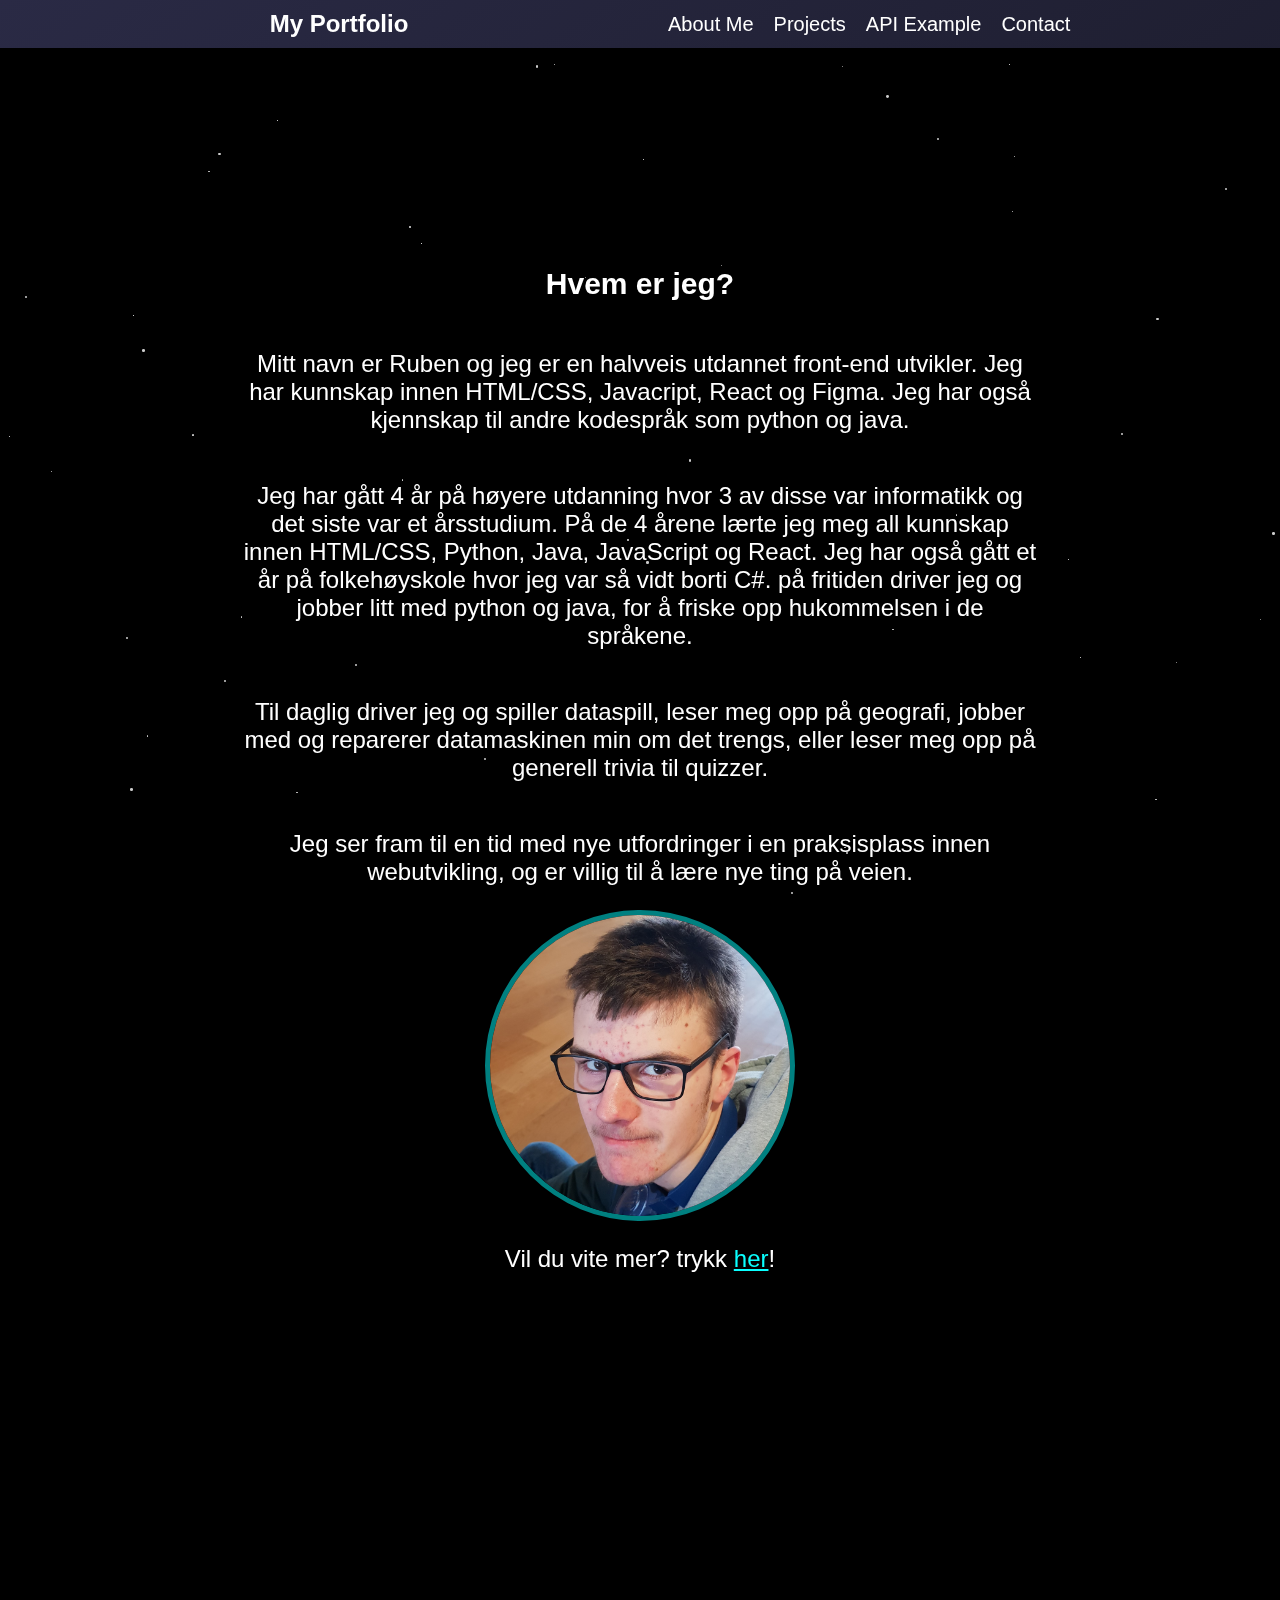
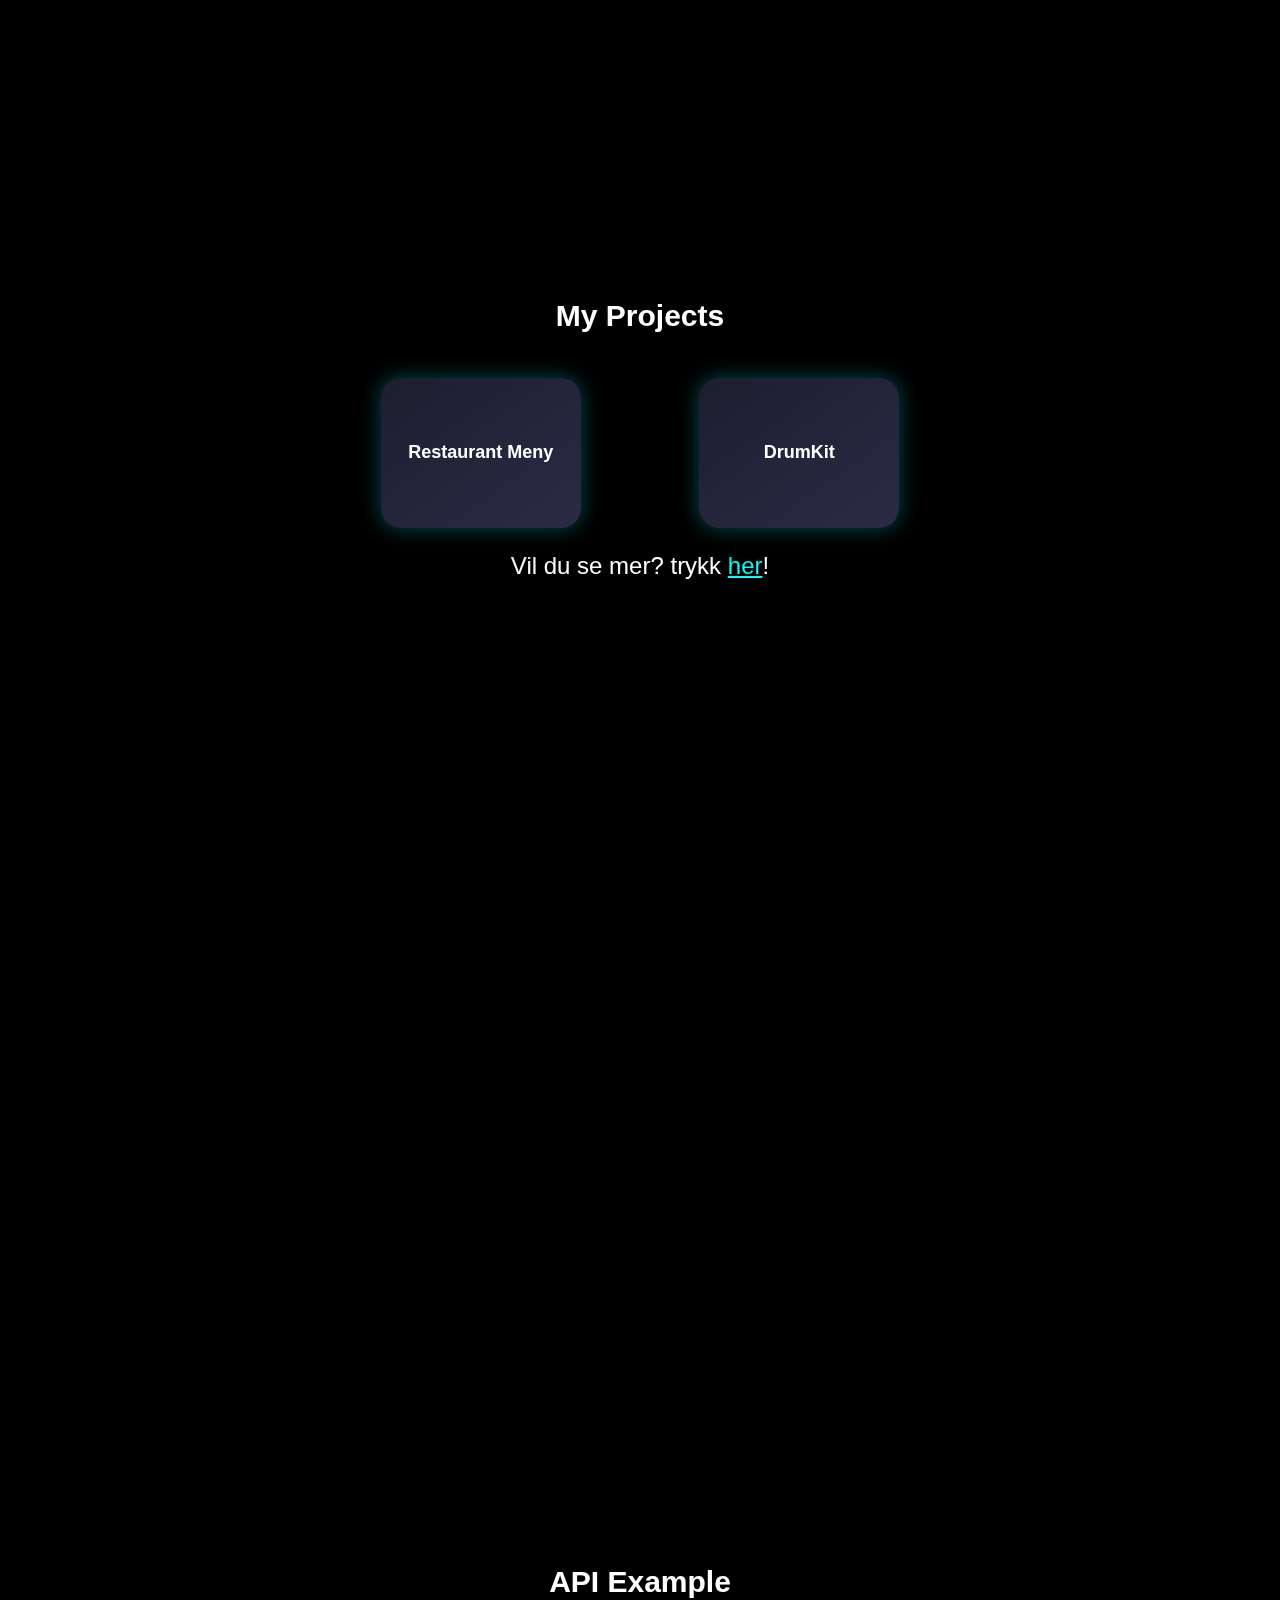
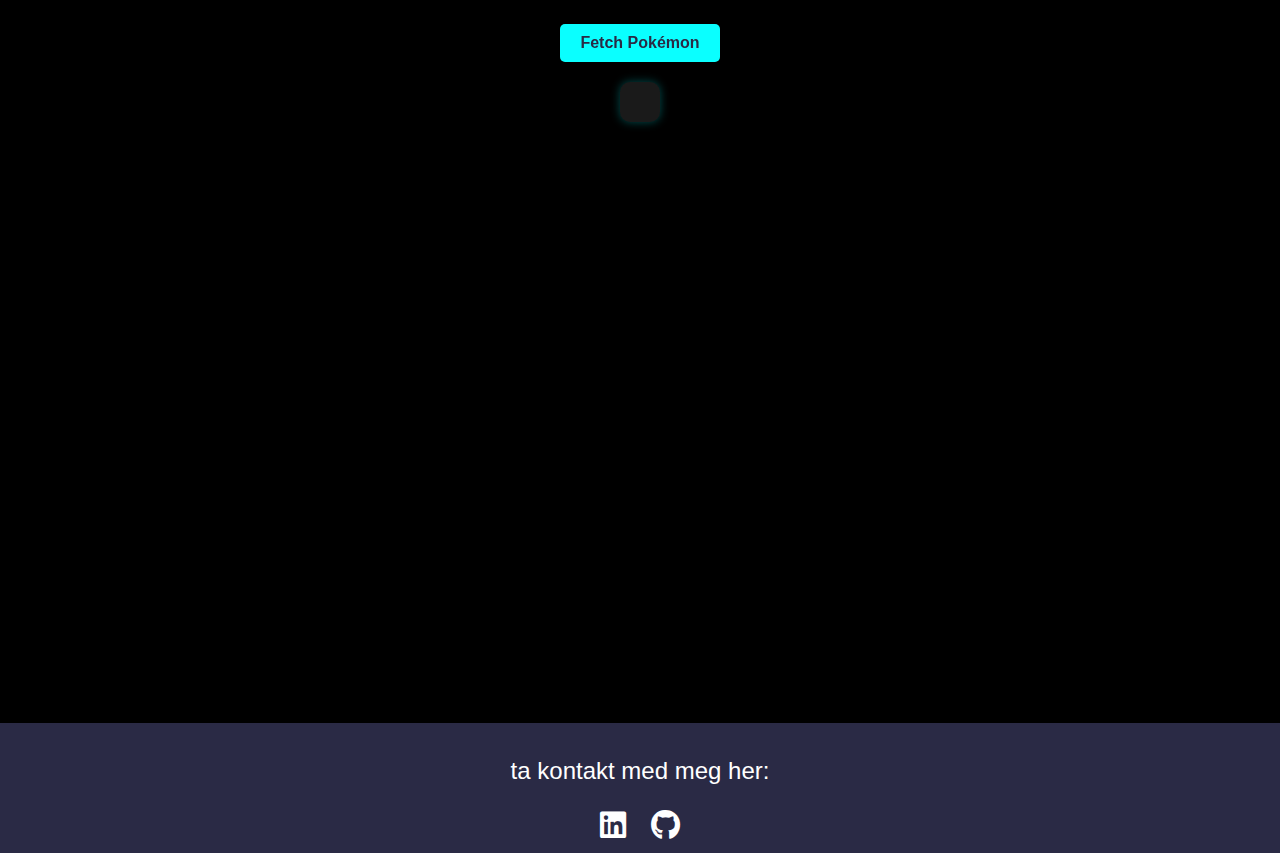
==== commit 45ea6983: "fixing." ====
--- a/index.html
+++ b/index.html
@@ -9,7 +9,7 @@
     <meta name="viewport" content="width=device-width, initial-scale=1.0" />
     <title>Portfolio</title>
     <link rel="stylesheet" href="style.css" />
-    <script defer src="main.js" defer></script>
+    <script defer type="module" src="js/main.js" defer></script>
   </head>
   <body>
     <!-- Starry Background -->
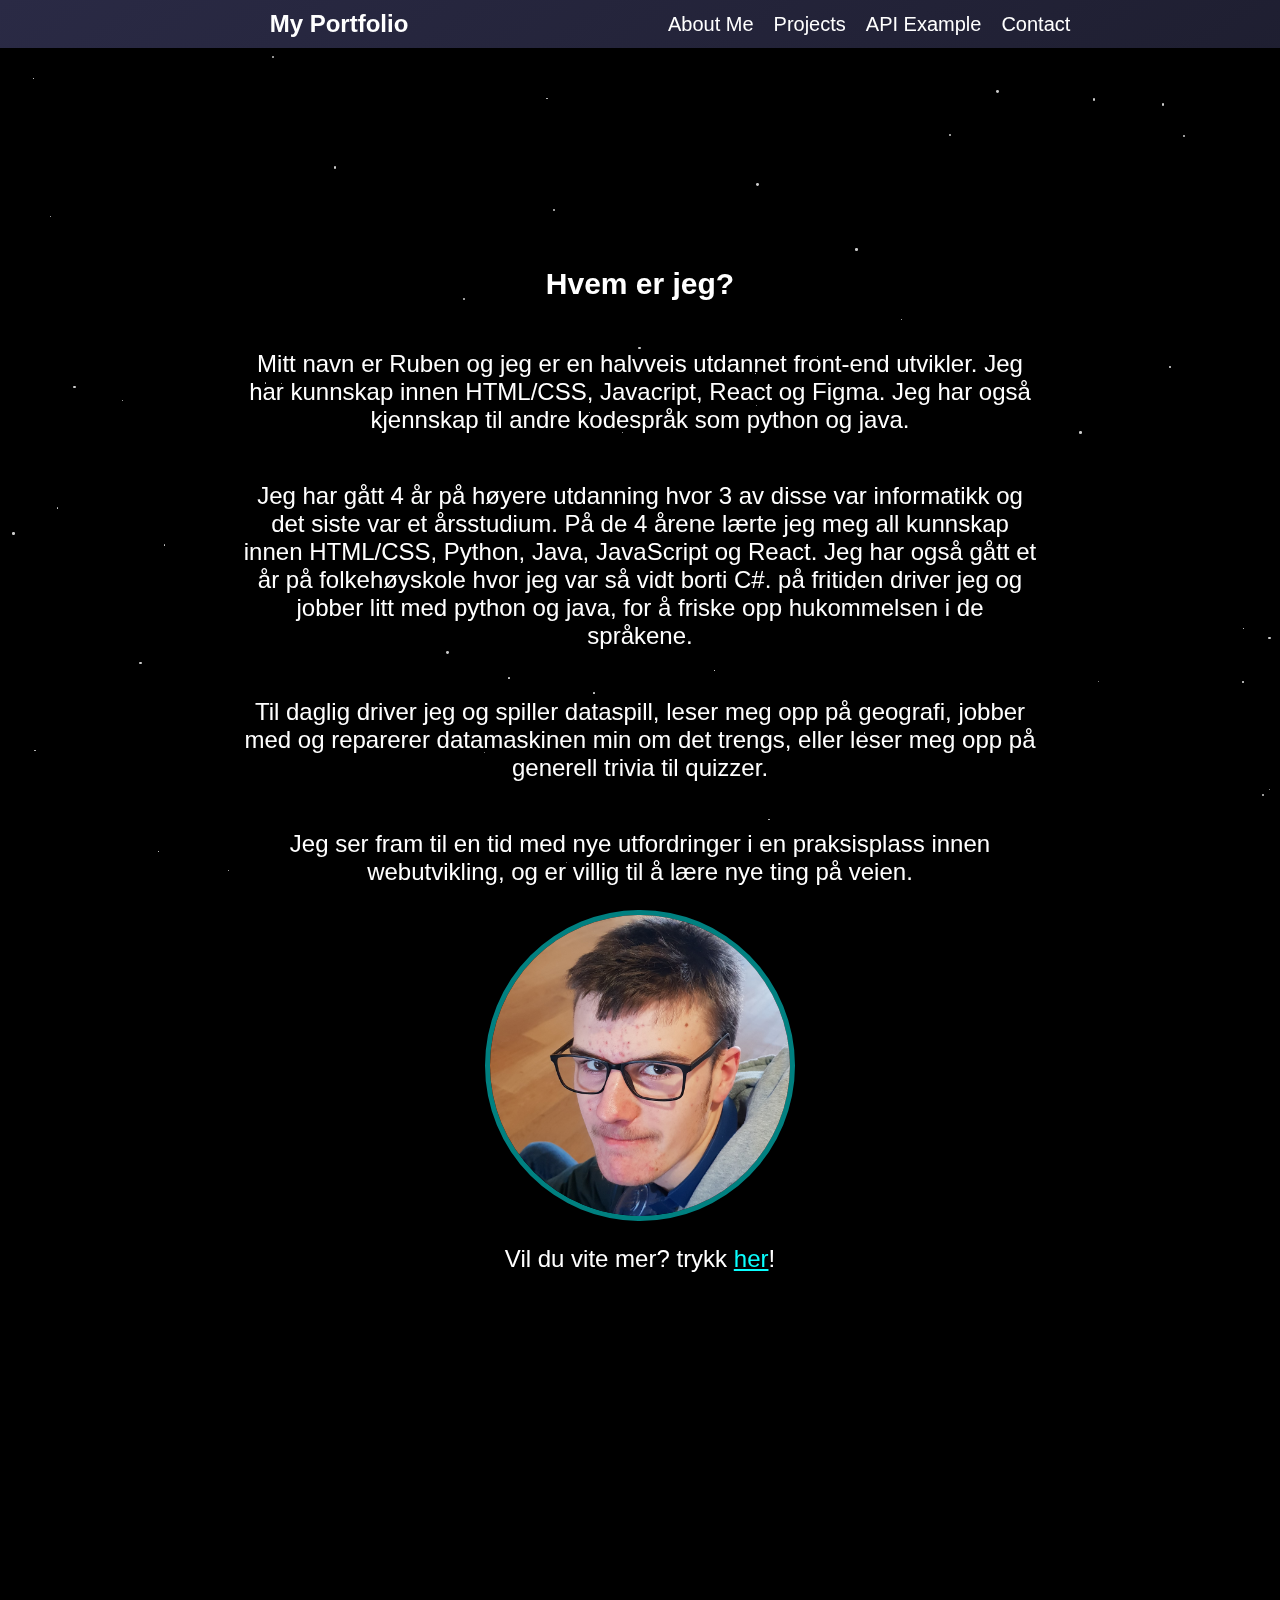
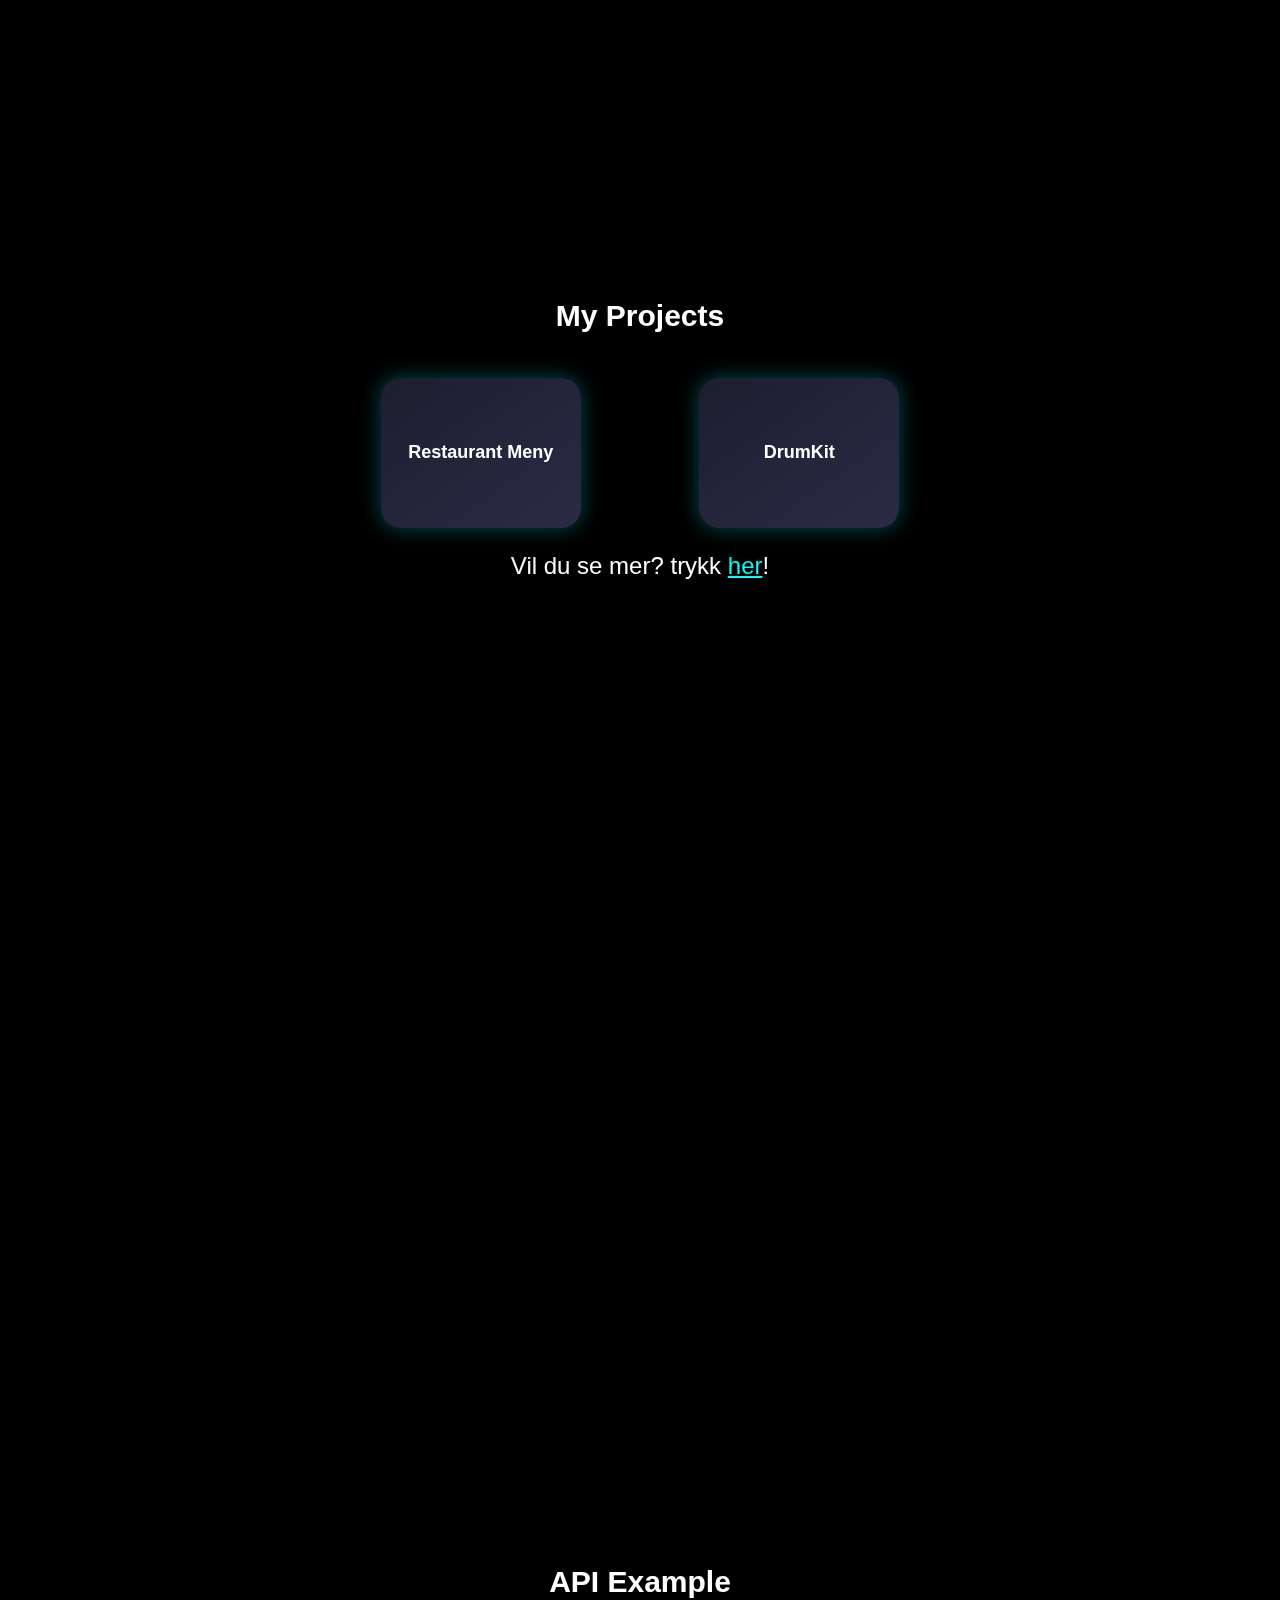
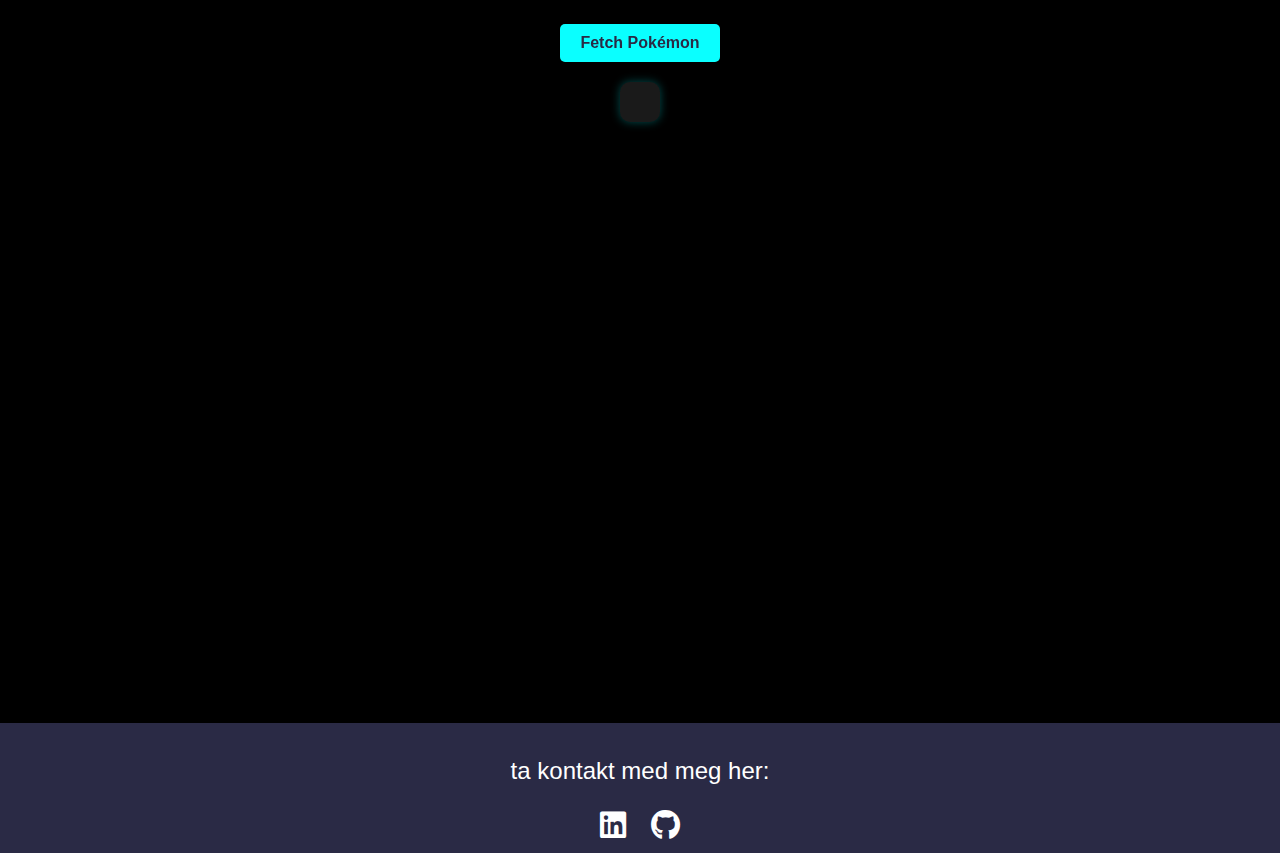
==== commit fbf51aeb: "added grid and iframes to projects.html" ====
--- a/index.html
+++ b/index.html
@@ -77,9 +77,7 @@
       </div>
       <p>
         Vil du se mer? trykk
-        <a href="https://example.com" target="_blank" style="color: #0affff"
-          >her</a
-        >!
+        <a href="projects.html" target="_self" style="color: #0affff">her</a>!
       </p>
     </section>
 
--- a/style.css
+++ b/style.css
@@ -8,6 +8,10 @@
   overflow-y: scroll; /* Enable scrolling */
 }
 
+h1 {
+  font-size: 32px;
+}
+
 h2 {
   font-size: 30px;
 }
@@ -80,6 +84,29 @@
   text-align: center;
   padding: 50px;
   margin: 15%;
+}
+
+.section_projects {
+  min-height: 100vh;
+  display: grid;
+  grid-template-columns: 1fr 1fr;
+  grid-template-rows: auto auto;
+  gap: 15px;
+  margin-top: 50px;
+}
+
+.title_projects {
+  grid-column: span 2;
+  text-align: center;
+  color: white;
+}
+
+.item_projects {
+  background: #2c3e50; /* Example background */
+  color: white;
+  padding: 10px;
+  text-align: center;
+  border-radius: 8px;
 }
 
 #projects {
@@ -188,8 +215,9 @@
 }
 
 .iframe-container {
-  width: 100%;
+  /* width: 100%; */
   height: 500px;
+  width: 700px;
   overflow: hidden;
   position: relative;
   border-radius: 10px;
